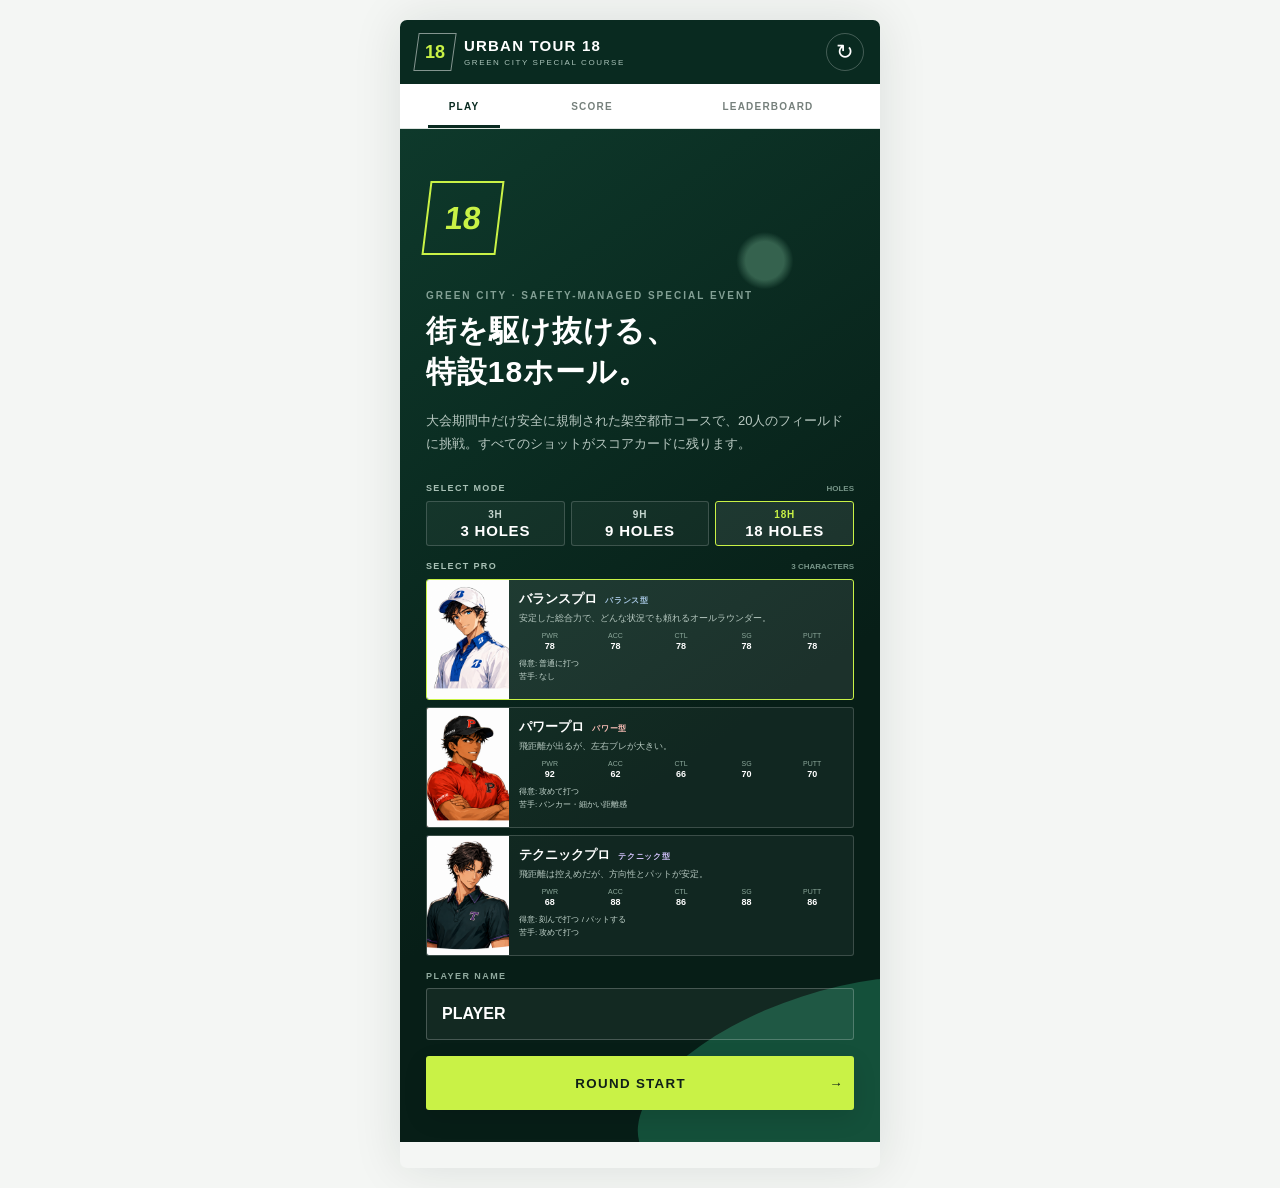
==== index.html @ 11932ebe "Add files via upload" ====
<!doctype html>
<html lang="ja">
<head>
  <meta charset="UTF-8">
  <meta name="viewport" content="width=device-width, initial-scale=1, viewport-fit=cover">
  <meta name="theme-color" content="#092a20">
  <meta name="description" content="架空都市グリーンシティを舞台にした、特設18ホールのゴルフスコアリングゲーム">
  <link rel="manifest" href="manifest.webmanifest">
  <link rel="icon" href="icon.svg" type="image/svg+xml">
  <link rel="apple-touch-icon" href="icon.svg">
  <link rel="stylesheet" href="styles.css">
  <title>URBAN TOUR 18</title>
</head>
<body>
  <div class="app-shell">
    <header class="topbar">
      <div class="brand-mark" aria-hidden="true"><span>18</span></div>
      <div class="brand-copy">
        <strong>URBAN TOUR 18</strong>
        <span>GREEN CITY SPECIAL COURSE</span>
      </div>
      <button class="icon-button" id="newGameButton" aria-label="新しいラウンド">↻</button>
    </header>

    <nav class="tabs" aria-label="画面切り替え">
      <button class="tab active" data-view="play">PLAY</button>
      <button class="tab" data-view="score">SCORE</button>
      <button class="tab" data-view="ranking">LEADERBOARD</button>
    </nav>

    <main>
      <section id="playView" class="view active" aria-label="プレイ画面">
        <div id="startPanel" class="start-panel hidden">
          <div class="hero-emblem">18</div>
          <p class="eyebrow">GREEN CITY · SAFETY-MANAGED SPECIAL EVENT</p>
          <h1>街を駆け抜ける、<br>特設18ホール。</h1>
          <p>大会期間中だけ安全に規制された架空都市コースで、20人のフィールドに挑戦。すべてのショットがスコアカードに残ります。</p>
          <section class="mode-picker" aria-label="プレーモード選択">
            <div class="picker-heading"><span>SELECT MODE</span><small>HOLES</small></div>
            <div class="mode-options" id="modeOptions"></div>
          </section>
          <section class="character-picker" aria-label="プレイヤーキャラクター選択">
            <div class="picker-heading"><span>SELECT PRO</span><small>3 CHARACTERS</small></div>
            <div class="character-options" id="characterOptions"></div>
          </section>
          <label class="name-field">
            <span>PLAYER NAME</span>
            <input id="playerNameInput" maxlength="12" value="PLAYER" autocomplete="off">
          </label>
          <button class="primary-button" id="startButton">ROUND START <span>→</span></button>
        </div>

        <div id="gamePanel" class="game-panel hidden">
          <div class="live-strip">
            <div><span>POS</span><strong id="playerPosition">T1</strong></div>
            <div><span>SCORE</span><strong id="liveScore">E</strong></div>
            <div><span>THRU</span><strong id="thruValue">—</strong></div>
            <div class="live-badge"><i></i> LIVE</div>
          </div>

          <article class="hole-card">
            <div class="hole-heading">
              <div><span>HOLE</span><strong id="holeNumber">1</strong></div>
              <div class="hole-meta"><span id="holePar">PAR 4</span><b id="holeYards">412 YDS</b></div>
              <span class="difficulty" id="difficultyLabel">STANDARD</span>
            </div>
            <div class="course-visual" id="courseVisual">
              <svg class="course-map urban-map" id="courseMap" viewBox="0 0 360 220" preserveAspectRatio="none" aria-label="グリーンシティ特設ホールマップ">
                <rect id="mapBase" width="360" height="220" fill="#1d4a3b"/>
                <g id="urbanRoad" class="urban-road"><path d="M0 172 L360 126"/><path d="M0 179 L360 133"/></g>
                <g id="urbanCrosswalk" class="urban-crosswalk"><path d="M18 158 L66 151 M26 166 L74 159 M34 174 L82 167 M286 124 L334 117 M294 132 L342 125"/></g>
                <g id="urbanBuildings" class="urban-buildings"><rect x="15" y="22" width="56" height="80" rx="3"/><rect x="285" y="12" width="54" height="90" rx="3"/><rect x="302" y="139" width="43" height="47" rx="3"/><path d="M25 40H60 M25 58H60 M25 76H60 M294 31H330 M294 49H330 M294 67H330"/></g>
                <g id="urbanPark" class="urban-park"><path d="M0 22 Q66 10 122 35 L107 92 Q43 77 0 98Z"/><circle cx="44" cy="52" r="12"/><circle cx="76" cy="42" r="10"/><circle cx="92" cy="69" r="13"/></g>
                <g id="urbanRooftop" class="urban-rooftop"><path d="M222 26 L319 42 L300 86 L206 69Z"/><path d="M224 31 L313 45 L296 78 L212 65Z"/></g>
                <g id="urbanRail" class="urban-rail"><path d="M20 114 L338 84 M22 124 L340 94 M42 108 L49 130 M87 104 L94 126 M132 100 L139 122 M177 96 L184 118 M222 92 L229 114"/></g>
                <g id="urbanNeon" class="urban-neon"><rect x="19" y="110" width="57" height="17" rx="2"/><text x="27" y="122">NEON</text><rect x="286" y="104" width="49" height="17" rx="2"/><text x="293" y="116">CITY</text></g>
                <g id="urbanFountain" class="urban-fountain"><circle cx="296" cy="143" r="20"/><path d="M296 155 Q284 142 296 128 Q308 142 296 155 M278 143 H314"/></g>
                <path id="fairwayPath" d="M158 220 C120 170 220 146 176 104 C135 64 192 48 180 20" fill="none" stroke="#72bc70" stroke-width="76" stroke-linecap="round"/>
                <ellipse id="urbanGreen" cx="180" cy="23" rx="49" ry="23" fill="#9bdc72"/>
                <text id="mapGreenLabel" x="151" y="27">EVENT GREEN</text>
                <g id="waterFeature" class="hazard-feature"><path d="M235 78 Q310 62 360 84 L360 137 Q295 118 230 134 Q250 108 235 78"/><text id="waterLabel" x="291" y="108">RIVER</text></g>
                <g id="leftBunker" class="urban-sand"><ellipse cx="131" cy="44" rx="31" ry="11" transform="rotate(-20 131 44)"/><text x="108" y="67">SAND</text></g>
                <g id="rightBunker" class="urban-sand"><ellipse cx="226" cy="39" rx="27" ry="10" transform="rotate(20 226 39)"/><text x="235" y="64">SAND</text></g>
                <g id="obLeft" class="ob-zone"><path d="M14 25V196"/><text id="obLeftLabel" x="20" y="112">OB</text></g>
                <g id="obRight" class="ob-zone"><path d="M346 25V196"/><text id="obRightLabel" x="315" y="112">OB</text></g>
                <g class="tee-mark"><line x1="158" y1="205" x2="202" y2="205"/><circle cx="158" cy="205" r="3"/><circle cx="202" cy="205" r="3"/></g>
                <g class="map-pin"><line x1="180" y1="12" x2="180" y2="39"/><path d="M181 12 L203 20 L181 27Z"/></g>
                <text id="mapDistrict" class="map-district" x="16" y="205">GREEN CITY</text>
                <path id="aimLine" class="aim-line" d=""/>
                <g id="positionMarker" class="position-marker"><circle r="9"/><circle r="3"/></g>
                <path id="shotTrail" class="shot-trail hidden" d=""/>
                <g id="flightBall" class="flight-ball hidden"><circle r="6"/><circle r="2"/></g>
                <g id="cupPulse" class="cup-pulse hidden"><circle r="7"/><circle r="13"/></g>
              </svg>
              <div class="green-view hidden" id="greenView" aria-label="グリーン拡大ビュー">
                <svg class="green-map" viewBox="0 0 360 220" preserveAspectRatio="none">
                  <rect width="360" height="220" fill="#123b2d"/>
                  <ellipse cx="180" cy="120" rx="158" ry="91" fill="#4d9667"/>
                  <ellipse cx="180" cy="120" rx="134" ry="72" fill="#66ad74"/>
                  <path class="green-contour" d="M72 136 Q176 84 287 119 M87 164 Q187 112 271 151 M100 91 Q181 145 258 91"/>
                  <g class="green-slope"><path d="M78 42 L113 58 M113 58 L101 43 M113 58 L93 63"/><text id="greenSlopeText" x="120" y="56">RIGHT 1.8°</text></g>
                  <g class="green-cup"><circle cx="180" cy="82" r="7"/><circle cx="180" cy="82" r="3"/><path d="M181 56 L207 65 L181 73Z"/><line x1="180" y1="57" x2="180" y2="83"/></g>
                  <path id="greenPuttLine" class="green-putt-line" d=""/>
                  <g id="greenBallMarker" class="green-ball-marker"><circle r="9"/><circle r="3"/></g>
                  <path id="greenShotTrail" class="shot-trail green-trail hidden" d=""/>
                  <g id="greenFlightBall" class="flight-ball hidden"><circle r="6"/><circle r="2"/></g>
                  <g id="greenCupPulse" class="cup-pulse hidden"><circle r="7"/><circle r="13"/></g>
                </svg>
                <div class="green-topline"><span>GREEN VIEW</span><strong>HOLE <b id="greenHoleNumber">1</b></strong><strong>STROKES <b id="greenStrokes">2</b></strong></div>
                <div class="cup-distance"><span>CUPまで</span><strong id="greenDistance">4.2m</strong></div>
              </div>
              <div class="wind-pill" id="windPill">WIND 2m/s →</div>
              <div class="distance-pill" id="distancePill">412 YDS</div>
            </div>
            <div class="urban-hole-note"><strong id="holeName">シティパーク・オープナー</strong><p id="holeComment">大会期間中は安全に規制された、架空の特設コースです。</p></div>
            <div class="shot-status">
              <div><span>SHOT</span><strong id="shotNumber">1</strong></div>
              <div><span>LIE</span><strong id="lieValue">TEE</strong></div>
              <div><span>TO PIN</span><strong id="distanceValue">412y</strong></div>
            </div>
          </article>

          <div id="resultBanner" class="result-banner hidden" aria-live="polite">
            <span id="resultIcon">●</span>
            <div><strong id="resultTitle">フェアウェイ</strong><p id="resultText">残り156ヤード</p></div>
          </div>

          <section class="aim-panel" id="aimPanel" aria-label="狙い方向">
            <div class="aim-heading"><span>狙い方向</span><strong id="aimLabel">中央</strong></div>
            <div class="aim-options" id="aimOptions"></div>
          </section>

          <section id="timingPanel" class="timing-panel hidden" aria-label="タイミングショット">
            <div class="timing-topline"><span id="timingShotName">攻める</span><button id="cancelTimingButton">選び直す</button></div>
            <div class="timing-grade" id="timingGrade">CENTERを狙え</div>
            <div class="timing-bar" id="timingBar">
              <div class="timing-zones" id="timingZones"><i></i><i></i><i></i><i></i><i></i><i></i><i></i><i></i><i></i></div>
              <div class="timing-center"></div>
              <div class="timing-cursor" id="timingCursor"></div>
            </div>
            <div class="timing-labels"><span>← LEFT</span><b id="timingCenterLabel">PERFECT ±6%</b><span>RIGHT →</span></div>
            <button class="swing-button" id="swingButton">ショット！</button>
          </section>

          <section class="action-panel">
            <div class="section-title"><span>SELECT SHOT</span><small id="abilityText">POWER 76 · ACCURACY 78</small></div>
            <div class="attack-counter" id="attackCounter">攻め残り <b>6</b> / 6</div>
            <div class="character-status" id="characterStatus">PLAYER · バランスプロ</div>
            <div class="shot-grid" id="shotOptions"></div>
          </section>
        </div>
      </section>

      <section id="resultView" class="view result-view" aria-label="ラウンド結果">
        <div class="result-hero" id="resultHero">
          <p id="resultModeLabel">URBAN TOUR 18 · 18H CITY PLAY</p>
          <span class="result-grade" id="resultGrade">WINNER</span>
          <div class="result-character" id="resultCharacterVisual"></div>
          <h2 id="resultCharacter">バランスプロ</h2>
          <div class="result-main-score"><span id="resultRank">1st</span><strong id="resultToPar">-5</strong></div>
          <div class="result-total-line"><span>TOTAL <b id="resultTotal">67</b></span><span>THRU <b id="resultThru">18</b></span></div>
        </div>
        <section class="result-section">
          <h3>SCORECARD</h3>
          <div class="result-scorecard" id="resultScorecard"></div>
        </section>
        <section class="result-section">
          <h3>TODAY'S STATS</h3>
          <div class="result-stats" id="resultStats"></div>
        </section>
        <section class="result-section shot-story-grid">
          <article class="shot-story best"><span>BEST SHOT</span><h3 id="bestShotTitle">—</h3><p id="bestShotText">—</p></article>
          <article class="shot-story trouble"><span>TROUBLE SHOT</span><h3 id="troubleShotTitle">—</h3><p id="troubleShotText">—</p></article>
        </section>
        <section class="pga-comment" id="pgaComment">PGA君コメント</section>
        <section class="result-section">
          <h3>FINAL RANKING <small>GREEN CITY SPECIAL COURSE</small></h3>
          <div class="result-ranking-head"><span>POS</span><span>PLAYER</span><span>SCORE</span><span>TOTAL</span></div>
          <div class="result-ranking" id="resultRanking"></div>
        </section>
        <div class="result-actions">
          <button class="primary-button" id="playAgainButton">もう一度プレー</button>
          <button class="secondary-button" id="changeCharacterButton">キャラを変えて再挑戦</button>
          <button class="secondary-button" id="modeSelectButton">モード選択へ戻る</button>
          <button class="secondary-button" id="resultRankingButton">ランキングを見る</button>
        </div>
      </section>

      <section id="scoreView" class="view" aria-label="スコアカード">
        <div class="page-heading"><p>SCORECARD</p><h2 id="scorecardName">PLAYER</h2></div>
        <div class="summary-grid">
          <div><span>OUT</span><strong id="outScore">—</strong></div>
          <div><span>IN</span><strong id="inScore">—</strong></div>
          <div><span>TOTAL</span><strong id="totalScore">—</strong></div>
          <div><span>± PAR</span><strong id="scoreToPar">E</strong></div>
        </div>
        <div class="scorecard-wrap"><table class="scorecard" id="scorecardTable"></table></div>
        <div class="legend"><span><i class="under-dot"></i> UNDER</span><span><i class="even-dot"></i> EVEN</span><span><i class="over-dot"></i> OVER</span></div>
      </section>

      <section id="rankingView" class="view" aria-label="ランキング">
        <div class="page-heading leaderboard-heading"><div><p>URBAN TOUR 18 · GREEN CITY SPECIAL COURSE</p><h2>LEADERBOARD</h2></div><span><i></i> LIVE</span></div>
        <div class="ranking-subhead"><span>POS</span><span>PLAYER</span><span>THRU</span><span>TOTAL</span></div>
        <div id="rankingList" class="ranking-list"></div>
      </section>
    </main>
  </div>

  <div class="modal-backdrop hidden" id="modalBackdrop">
    <div class="modal" role="dialog" aria-modal="true" aria-labelledby="modalTitle">
      <div class="modal-trophy">◆</div>
      <p>FINAL RESULT</p><h2 id="modalTitle">ROUND COMPLETE</h2>
      <strong id="finalPosition">1st</strong><span id="finalScore">-8</span>
      <button class="primary-button" id="viewRankingButton">VIEW LEADERBOARD</button>
      <button class="text-button" id="closeModalButton">スコアカードを見る</button>
    </div>
  </div>
  <div class="character-action-overlay hidden" id="characterActionOverlay" aria-live="polite" aria-atomic="true">
    <div class="character-action-panel" id="characterActionPanel" data-character="balance" data-grade="NORMAL" data-putt="false">
      <div class="character-action-effect" id="characterActionEffect"></div>
      <div class="character-action-image" id="characterActionImage"></div>
      <div class="character-action-copy">
        <strong id="characterActionLabel">GOOD SHOT</strong>
        <span id="characterActionSubLabel">バランスプロ · 通常ショット</span>
      </div>
    </div>
  </div>
  <script src="app.js"></script>
</body>
</html>
---- styles.css ----
:root{--ink:#101714;--muted:#66716d;--line:#dce3df;--paper:#f4f6f4;--white:#fff;--green:#092a20;--green-2:#124c39;--lime:#c9f246;--under:#d61f2c;--over:#1265b0;--even:#171b19;--safe-top:env(safe-area-inset-top,0px);--safe-bottom:env(safe-area-inset-bottom,0px)}
*{box-sizing:border-box}html{background:#dfe5e1}body{margin:0;font-family:Inter,"Helvetica Neue",Arial,"Noto Sans JP",sans-serif;color:var(--ink);background:var(--paper);-webkit-tap-highlight-color:transparent}.app-shell{width:min(100%,480px);min-height:100dvh;margin:auto;background:var(--paper);box-shadow:0 0 50px #10271d1c;padding-bottom:calc(26px + var(--safe-bottom))}.topbar{height:calc(64px + var(--safe-top));padding:calc(10px + var(--safe-top)) 16px 10px;display:flex;align-items:center;background:var(--green);color:white}.brand-mark{width:38px;height:38px;border:1.5px solid #ffffff80;display:grid;place-items:center;transform:skew(-8deg);margin-right:10px}.brand-mark span{font-size:18px;font-weight:900;transform:skew(8deg);color:var(--lime)}.brand-copy{display:flex;flex-direction:column;line-height:1}.brand-copy strong{font-size:15px;letter-spacing:.08em}.brand-copy span{font-size:8px;color:#aac3b9;letter-spacing:.2em;margin-top:6px}.icon-button{margin-left:auto;border:1px solid #ffffff3d;background:transparent;color:white;border-radius:50%;width:38px;height:38px;font-size:21px}.tabs{height:45px;display:grid;grid-template-columns:.8fr .8fr 1.4fr;background:white;border-bottom:1px solid var(--line);position:sticky;top:0;z-index:20}.tab{border:0;background:white;color:#76807c;font-size:10px;font-weight:800;letter-spacing:.12em;position:relative}.tab.active{color:var(--green)}.tab.active:after{content:"";position:absolute;left:22%;right:22%;bottom:0;height:3px;background:var(--green)}.view{display:none}.view.active{display:block}.hidden{display:none!important}.start-panel{min-height:calc(100dvh - 109px - var(--safe-top));padding:52px 26px 32px;background:radial-gradient(circle at 76% 13%,#35624e 0 2%,transparent 3%),linear-gradient(145deg,#0e392b,#071e17 62%);color:white;position:relative;overflow:hidden}.start-panel:after{content:"";position:absolute;width:400px;height:180px;border-radius:50%;background:#14503a;right:-150px;bottom:-30px;transform:rotate(-18deg)}.hero-emblem{width:74px;height:74px;border:2px solid var(--lime);display:grid;place-items:center;font-size:32px;font-weight:900;color:var(--lime);transform:skew(-7deg);margin-bottom:35px}.eyebrow,.page-heading p{font-size:10px;letter-spacing:.2em;font-weight:800;color:#83a095;margin:0 0 10px}.start-panel h1{font-size:30px;line-height:1.36;letter-spacing:.03em;margin:0 0 16px}.start-panel>p:not(.eyebrow){font-size:13px;line-height:1.8;color:#b9c9c2;margin-bottom:28px}.name-field{display:block;margin-bottom:16px;position:relative;z-index:1}.name-field span{display:block;font-size:9px;font-weight:800;letter-spacing:.16em;color:#91aa9f;margin-bottom:7px}.name-field input{width:100%;height:52px;background:#ffffff0d;border:1px solid #ffffff38;border-radius:3px;color:white;padding:0 15px;font-size:16px;font-weight:700;outline:none}.name-field input:focus{border-color:var(--lime)}.primary-button{width:100%;height:54px;border:0;border-radius:3px;background:var(--lime);color:#102018;font-weight:900;letter-spacing:.1em;box-shadow:0 8px 25px #0000001c;position:relative;z-index:1}.primary-button span{float:right;margin-right:4px}.live-strip{display:grid;grid-template-columns:repeat(3,1fr) 1.1fr;background:white;border-bottom:1px solid var(--line);height:59px;padding:8px 14px}.live-strip>div{display:flex;flex-direction:column;justify-content:center;border-right:1px solid var(--line);padding-left:10px}.live-strip>div:first-child{padding-left:0}.live-strip span,.shot-status span{font-size:8px;color:#82908a;font-weight:800;letter-spacing:.1em}.live-strip strong{font-size:18px;line-height:1.2}.live-strip .live-badge{border:0;flex-direction:row;align-items:center;gap:6px;font-size:10px;font-weight:900;letter-spacing:.1em;color:#b31f2a}.live-badge i,.leaderboard-heading i{width:6px;height:6px;border-radius:50%;background:#d4232e;box-shadow:0 0 0 4px #d4232e18}.score-under{color:var(--under)!important}.score-over{color:var(--over)!important}.score-even{color:var(--even)!important}.hole-card{background:white}.hole-heading{height:69px;display:flex;align-items:center;padding:10px 16px;gap:10px}.hole-heading>div:first-child{display:flex;align-items:baseline;gap:5px}.hole-heading>div:first-child span{font-size:9px;font-weight:900;letter-spacing:.1em}.hole-heading>div:first-child strong{font-size:36px;line-height:1}.hole-meta{display:flex;flex-direction:column;padding-left:11px;border-left:1px solid var(--line)}.hole-meta span{font-size:10px;font-weight:900}.hole-meta b{font-size:9px;color:#77817d;margin-top:4px}.difficulty{margin-left:auto;font-size:8px;font-weight:900;letter-spacing:.08em;padding:6px 8px;border-radius:2px;background:#e6eee9;color:#315745}.course-visual{height:180px;position:relative;overflow:hidden;background:linear-gradient(#12382d 0 35%,#27684a 36% 100%)}.sky-glow{position:absolute;inset:-60px 0 auto;width:100%;height:130px;background:radial-gradient(ellipse,#69907b66,transparent 68%)}.green-shape{position:absolute;width:78%;height:190%;background:linear-gradient(100deg,#539767,#69ad79);border-radius:50%;left:11%;top:17%;transform:perspective(230px) rotateX(61deg)}.green-shape:after{content:"";position:absolute;inset:24% 16%;border-radius:50%;background:#73ba7c}.bunker{position:absolute;background:#dbc995;border-radius:50%;box-shadow:inset 0 3px 8px #9e8759}.bunker-a{width:72px;height:23px;left:16%;top:102px;transform:rotate(-20deg)}.bunker-b{width:55px;height:18px;right:18%;top:77px;transform:rotate(18deg)}.pin{position:absolute;left:65%;top:45px;width:2px;height:55px;background:#f6f6f0}.pin i{position:absolute;width:24px;height:14px;background:var(--lime);left:2px;clip-path:polygon(0 0,100% 50%,0 100%)}.ball{position:absolute;width:10px;height:10px;background:white;border-radius:50%;left:28%;bottom:20px;box-shadow:0 2px 7px #000;transition:.4s ease}.distance-pill{position:absolute;left:16px;bottom:13px;background:#061b15dc;color:white;border-radius:14px;padding:6px 10px;font-size:9px;font-weight:800;letter-spacing:.06em}.shot-status{height:57px;display:grid;grid-template-columns:.7fr 1fr 1fr;border-bottom:1px solid var(--line);padding:8px 16px}.shot-status div{display:flex;flex-direction:column;border-right:1px solid var(--line);padding-left:14px}.shot-status div:first-child{padding-left:0}.shot-status div:last-child{border:0}.shot-status strong{font-size:13px;margin-top:4px}.action-panel{padding:16px}.section-title{display:flex;justify-content:space-between;align-items:center;margin-bottom:10px}.section-title span{font-size:10px;font-weight:900;letter-spacing:.16em}.section-title small{font-size:8px;color:#809087;font-weight:700}.shot-grid{display:grid;grid-template-columns:1fr 1fr;gap:8px}.shot-button{min-height:66px;background:white;border:1px solid #dbe2de;border-radius:4px;text-align:left;padding:11px 12px;color:var(--ink);box-shadow:0 2px 5px #16251e08}.shot-button:active{transform:scale(.98);background:#edf3ef}.shot-button strong{display:block;font-size:13px;margin-bottom:5px}.shot-button span{font-size:9px;color:#75827c;line-height:1.4}.shot-button.recommended{border-color:#5d8b74;box-shadow:inset 3px 0 var(--green)}.shot-button.recommended:after{content:"BEST";float:right;margin-top:-28px;font-size:7px;font-weight:900;color:#2e6b4e}.result-banner{margin:12px 16px 0;background:var(--green);color:white;padding:12px 14px;display:flex;align-items:center;gap:12px;border-radius:3px;animation:slidein .22s ease}.result-banner>span{width:30px;height:30px;border:1px solid #ffffff4d;border-radius:50%;display:grid;place-items:center;color:var(--lime)}.result-banner strong{font-size:13px}.result-banner p{margin:3px 0 0;color:#a9bfb5;font-size:10px}@keyframes slidein{from{opacity:0;transform:translateY(-5px)}}.page-heading{padding:28px 17px 18px;background:white}.page-heading h2{font-size:22px;margin:0;letter-spacing:.04em}.summary-grid{display:grid;grid-template-columns:repeat(4,1fr);background:var(--green);color:white;padding:13px 10px}.summary-grid div{text-align:center;border-right:1px solid #ffffff24}.summary-grid div:last-child{border:0}.summary-grid span{display:block;color:#8ba79b;font-size:8px;font-weight:800;letter-spacing:.1em;margin-bottom:5px}.summary-grid strong{font-size:17px}.scorecard-wrap{overflow-x:auto;background:white;padding-bottom:10px}.scorecard{border-collapse:collapse;min-width:100%;font-size:11px}.scorecard th,.scorecard td{height:35px;min-width:34px;text-align:center;border-bottom:1px solid #e3e7e4}.scorecard th:first-child,.scorecard td:first-child{position:sticky;left:0;min-width:56px;background:white;z-index:2;text-align:left;padding-left:12px;font-size:8px;letter-spacing:.08em;color:#77827d}.scorecard thead th{background:#eaf0ec;color:#405048;font-size:9px}.scorecard thead th:first-child{background:#eaf0ec}.scorecard .nine-total{background:#dce6e0;font-weight:900}.score-cell span{display:inline-grid;place-items:center;width:25px;height:25px;font-weight:900}.score-cell .under{color:white;background:var(--under);border-radius:50%}.score-cell .over{color:white;background:var(--over);border-radius:2px}.score-cell .even{color:var(--even)}.legend{padding:16px;display:flex;gap:20px;font-size:8px;color:#77817c;font-weight:800}.legend span{display:flex;align-items:center;gap:5px}.legend i{width:8px;height:8px;display:inline-block}.under-dot{background:var(--under);border-radius:50%}.over-dot{background:var(--over)}.even-dot{background:var(--even);border-radius:50%}.leaderboard-heading{display:flex;justify-content:space-between;align-items:center}.leaderboard-heading>span{display:flex;align-items:center;gap:7px;color:#ba1f2a;font-size:9px;font-weight:900;letter-spacing:.12em}.ranking-subhead,.ranking-row{display:grid;grid-template-columns:44px 1fr 48px 55px;align-items:center}.ranking-subhead{height:30px;padding:0 13px;background:#e4eae6;color:#78837e;font-size:8px;font-weight:900;letter-spacing:.08em}.ranking-subhead span:nth-last-child(-n+2){text-align:center}.ranking-list{background:white}.ranking-row{min-height:51px;padding:5px 13px;border-bottom:1px solid #e4e8e5}.ranking-row.player{background:#e9f0ec;border-left:4px solid var(--green);padding-left:9px}.rank-pos{font-size:12px;font-weight:900}.rank-name{font-size:12px;font-weight:800}.rank-name small{display:block;font-size:8px;color:#8a948f;margin-top:3px;font-weight:600}.rank-thru{text-align:center;font-size:10px;color:#68736e}.rank-total{text-align:center;font-size:15px;font-weight:900}.modal-backdrop{position:fixed;inset:0;background:#061b15dc;z-index:50;display:grid;place-items:center;padding:22px}.modal{width:min(100%,390px);background:white;text-align:center;padding:28px 22px;border-radius:5px}.modal-trophy{margin:auto auto 16px;width:50px;height:50px;border:2px solid var(--green);display:grid;place-items:center;color:var(--green);font-size:21px;transform:rotate(45deg)}.modal-trophy+ p{color:#7e8984;font-size:9px;letter-spacing:.18em;font-weight:900}.modal h2{font-size:20px;margin:0 0 15px}.modal>strong{display:block;font-size:42px}.modal>span{display:block;font-size:21px;font-weight:900;margin:5px 0 20px}.text-button{border:0;background:transparent;margin-top:12px;color:#53625a;font-size:11px;text-decoration:underline}.toast{position:fixed;left:50%;bottom:calc(20px + var(--safe-bottom));transform:translateX(-50%);background:#101713;color:white;padding:11px 18px;border-radius:3px;font-size:11px;z-index:100;white-space:nowrap}
@media(min-width:481px){body{padding:20px 0}.app-shell{min-height:calc(100dvh - 40px);border-radius:7px;overflow:hidden}.tabs{top:20px}}
@media(max-width:350px){.shot-button{padding:9px}.hole-heading{padding-left:11px}.live-strip{padding-left:9px;padding-right:9px}}

/* Course map */
.result-section h3 small{display:block;margin-top:4px;color:#6d9984;font-size:8px;letter-spacing:.12em}
.urban-hole-note{padding:9px 16px 10px;background:#f8fbf9;border-bottom:1px solid var(--line);border-left:4px solid #55a879}.urban-hole-note strong{display:block;color:#1c513d;font-size:11px;font-weight:900;letter-spacing:.04em}.urban-hole-note p{margin:4px 0 0;color:#62756c;font-size:9px;line-height:1.45}.urban-map .urban-road path{fill:none;stroke:#2d3538;stroke-width:19}.urban-map .urban-road path:last-child{stroke:#566064;stroke-width:2;stroke-dasharray:7 7}.urban-map .urban-crosswalk path{stroke:#f3f5eb;stroke-width:4}.urban-map .urban-buildings rect{fill:#65747c;stroke:#aab7bd;stroke-width:1}.urban-map .urban-buildings path{stroke:#a8d1e0;stroke-width:2;opacity:.75}.urban-map .urban-park path{fill:#347b50;opacity:.9}.urban-map .urban-park circle{fill:#1f5a3b;stroke:#6fb67b;stroke-width:1}.urban-map .urban-rooftop path:first-child{fill:#58656c}.urban-map .urban-rooftop path:last-child{fill:#77ae73;stroke:#d4e8d1;stroke-width:1}.urban-map .urban-rail path{stroke:#d2d5d4;stroke-width:3}.urban-map .urban-rail path:nth-child(-n+2){stroke:#333d42;stroke-width:7}.urban-map .urban-neon rect{fill:#522c69;stroke:#e982d2;stroke-width:1.2}.urban-map .urban-neon text{fill:#ffb8e8;font-size:7px}.urban-map .urban-fountain circle{fill:#347fa9;stroke:#a3e5ff;stroke-width:2}.urban-map .urban-fountain path{fill:none;stroke:#d9f8ff;stroke-width:1.5}.urban-map .urban-sand ellipse{fill:#cda461;stroke:#f0d49b;stroke-width:1}.urban-map .urban-sand text{fill:#f6dca5;font-size:7px}.urban-map .hazard-feature path{fill:#2f8fbd;stroke:#9fe8ff;stroke-width:1}.urban-map .map-district{fill:#fff;font-size:8px;letter-spacing:.16em;text-shadow:0 1px 2px #001}.course-visual[data-tone="sunset"] #mapBase{fill:#6a533f}.course-visual[data-tone="sunset"] .urban-map .urban-road path{stroke:#41464a}.course-visual[data-tone="night"] #mapBase{fill:#152d42}.course-visual[data-tone="night"] .urban-map .urban-buildings rect{fill:#3e5366}.course-visual[data-tone="night"] .urban-map .urban-neon{filter:drop-shadow(0 0 4px #e66dd0)}.course-visual[data-tone="night"] .urban-map .urban-road path{stroke:#252a37}.course-visual[data-tone="night"] .urban-map #fairwayPath{stroke:#579f70}.course-visual[data-tone="night"] .urban-map #urbanGreen{fill:#8bcf70}
.course-map{position:absolute;inset:0;width:100%;height:100%}.course-map text{font-family:Arial,sans-serif;font-size:8px;font-weight:900;fill:#ffffffb8;letter-spacing:.08em}.hazard-feature text{fill:#c9eff7}.ob-zone path{stroke:#f3b6b6;stroke-width:2;stroke-dasharray:6 5}.ob-zone text{fill:#ffb5b5;font-size:10px}.tee-mark line,.tee-mark circle{stroke:#fff;fill:#fff;stroke-width:2}.map-pin line{stroke:#fff;stroke-width:2}.map-pin path{fill:var(--lime)}.position-marker{transition:transform .5s cubic-bezier(.2,.8,.2,1)}.position-marker circle:first-child{fill:#fff;stroke:#092a20;stroke-width:3;filter:drop-shadow(0 2px 3px #0008)}.position-marker circle:last-child{fill:#d61f2c}.wind-pill{position:absolute;right:14px;top:12px;background:#061b15dc;color:#fff;padding:6px 9px;border-radius:14px;font-size:8px;font-weight:900;letter-spacing:.06em}
.shot-trail{fill:none;stroke:#ffffffcc;stroke-width:2.5;stroke-linecap:round;filter:drop-shadow(0 1px 2px #00150f)}.flight-ball circle:first-child{fill:#fff;stroke:#092a20;stroke-width:1.4;filter:drop-shadow(0 2px 2px #0009)}.flight-ball circle:last-child{fill:#c9f246}.cup-pulse circle{fill:none;stroke:#c9f246;stroke-width:1.5;transform-origin:center;animation:cup-ring .42s ease-out 2}.cup-pulse circle:last-child{animation-delay:.12s}@keyframes cup-ring{from{opacity:1;transform:scale(.35)}to{opacity:0;transform:scale(1.75)}}

/* Timing swing */
.timing-panel{margin:14px 16px 8px;padding:15px 14px 14px;background:#092a20;color:#fff;border-radius:5px;box-shadow:0 10px 25px #092a2030;animation:slidein .2s ease}.timing-topline{display:flex;align-items:center;justify-content:space-between}.timing-topline>span{font-size:12px;font-weight:900}.timing-topline button{border:0;background:transparent;color:#a9bfb5;text-decoration:underline;font-size:10px;padding:6px}.timing-grade{text-align:center;height:27px;margin-top:5px;color:#c8d7d0;font-size:12px;font-weight:900;letter-spacing:.12em}.grade-perfect{color:var(--lime);font-size:15px}.grade-good{color:#fff}.grade-normal{color:#d3dbd7}.grade-miss{color:#ffcb56}.grade-bad{color:#ff7580}.timing-bar{height:58px;border:3px solid #fff;background:#163b2f;position:relative;overflow:hidden;border-radius:4px}.timing-zones{position:absolute;inset:0;display:flex}.timing-zones i:nth-child(1),.timing-zones i:nth-child(5){width:27%;background:#b4232d}.timing-zones i:nth-child(2),.timing-zones i:nth-child(4){width:19.25%;background:#d6a72c}.timing-zones i:nth-child(3){width:7.5%;background:#b9e845}.timing-zones i{opacity:.8;border-right:1px solid #ffffff3b}.timing-center{position:absolute;left:50%;top:0;bottom:0;width:2px;background:#fff;box-shadow:0 0 8px white}.timing-cursor{position:absolute;left:0;top:-2px;bottom:-2px;width:7px;margin-left:-3.5px;background:#fff;border-radius:2px;box-shadow:0 0 0 2px #092a20,0 0 12px #fff;will-change:left}.timing-labels{display:flex;justify-content:space-between;margin:7px 2px 11px;font-size:8px;font-weight:800;color:#9bb1a7}.timing-labels b{color:var(--lime);font-size:8px}.swing-button{display:block;width:100%;height:58px;border:0;border-radius:4px;background:var(--lime);color:#092a20;font-size:18px;font-weight:900;letter-spacing:.12em;box-shadow:0 6px 0 #7f9d23}.swing-button:active{transform:translateY(4px);box-shadow:0 2px 0 #7f9d23}.swing-button:disabled{filter:grayscale(.6);opacity:.7}

/* Phase G-2.2: the nine visual bands are set from the same profile used for grading. */
.timing-zones i{width:auto!important;min-width:0;transition:flex-basis .18s ease}.timing-zones i.zone-bad{background:#b4232d!important}.timing-zones i.zone-miss{background:#df8f2c!important}.timing-zones i.zone-normal{background:#e7cc53!important}.timing-zones i.zone-good{background:#82bd55!important}.timing-zones i.zone-perfect{background:#c9f246!important}.timing-bar[data-profile="attack"]{border-color:#ffcb56}.timing-bar[data-profile="layup"]{border-color:#9edb8d}.timing-bar[data-profile^="putt"]{border-color:#d4eade}.timing-bar[data-profile="putt-short"] .zone-perfect,.timing-bar[data-profile="putt-short"] .zone-good{filter:brightness(1.15)}

/* Phase G-2.4: putting is played on an enlarged green. */
.green-view{position:absolute;inset:0;overflow:hidden}.green-map{position:absolute;inset:0;width:100%;height:100%}.green-contour{fill:none;stroke:#b7e09855;stroke-width:1.4}.green-slope path{stroke:#d7eecc;stroke-width:2;fill:none}.green-slope text{fill:#eaf8e6;font-size:8px;font-weight:900;letter-spacing:.08em}.green-cup circle:first-child{fill:#153c2e;stroke:#d4efc6;stroke-width:1.5}.green-cup circle:nth-child(2){fill:#061b15}.green-cup path{fill:var(--lime)}.green-cup line{stroke:#eaf9e8;stroke-width:1.5}.green-putt-line{fill:none;stroke:#ffffff9c;stroke-width:1.5;stroke-dasharray:4 4}.green-ball-marker{transition:transform .35s ease}.green-ball-marker circle:first-child{fill:#fff;stroke:#092a20;stroke-width:3;filter:drop-shadow(0 2px 3px #0008)}.green-ball-marker circle:last-child{fill:#d61f2c}.green-topline{position:absolute;left:12px;right:12px;top:11px;display:flex;gap:10px;align-items:center;color:#eef9ea;font-size:8px;font-weight:900;letter-spacing:.1em}.green-topline>span{margin-right:auto;color:var(--lime)}.green-topline b{font-size:11px;margin-left:3px}.cup-distance{position:absolute;left:50%;bottom:13px;transform:translateX(-50%);min-width:136px;text-align:center;padding:7px 13px;border-radius:3px;background:#061b15dc;color:#fff}.cup-distance span{display:block;font-size:8px;letter-spacing:.12em;color:#b7d2c3;font-weight:800}.cup-distance strong{display:block;font-size:23px;line-height:1.1;color:var(--lime);margin-top:2px}.course-visual:has(.green-view:not(.hidden)) .wind-pill,.course-visual:has(.green-view:not(.hidden)) .distance-pill{display:none}.attack-counter{display:inline-flex;align-items:baseline;gap:3px;margin:0 0 9px;padding:5px 8px;border-radius:2px;background:#e6eee9;color:#3c5d4d;font-size:9px;font-weight:800;letter-spacing:.04em}.attack-counter b{font-size:13px;color:var(--green)}.shot-button.unavailable{background:#e9edeb;border-color:#d6dcda;color:#8b9691;box-shadow:none;opacity:.9}.shot-button.unavailable span{color:#8b9691}.shot-button.unavailable:active{transform:none;background:#e9edeb}
.course-visual.green-active .wind-pill,.course-visual.green-active .distance-pill{display:none}

/* Phase G-3: character selection and player-directed aim. */
.picker-heading{display:flex;justify-content:space-between;align-items:center;margin:0 0 8px}.picker-heading span{font-size:9px;font-weight:900;letter-spacing:.15em;color:#a8c0b5}.picker-heading small{font-size:8px;font-weight:800;color:#779588}.character-options{display:grid;gap:7px;margin:0 0 15px}.character-option{width:100%;padding:10px 11px;border:1px solid #ffffff2d;background:#ffffff0b;color:#fff;border-radius:3px;text-align:left}.character-option.selected{border-color:var(--lime);box-shadow:inset 3px 0 var(--lime);background:#ffffff16}.character-option header{display:flex;align-items:baseline;gap:8px}.character-option strong{font-size:13px}.character-option header span{font-size:8px;color:var(--lime);font-weight:900;letter-spacing:.1em}.character-option p{margin:4px 0 7px;font-size:9px;color:#b7c9c1;line-height:1.4}.character-stats{display:grid;grid-template-columns:repeat(5,1fr);gap:4px}.character-stats span{font-size:7px;color:#8ba79a;text-align:center}.character-stats b{display:block;font-size:9px;color:#fff;margin-top:2px}.aim-panel{margin:13px 16px 2px;padding:10px 11px;background:#fff;border:1px solid #dbe3df;border-radius:4px}.aim-heading{display:flex;justify-content:space-between;margin-bottom:8px;font-size:9px;font-weight:900;letter-spacing:.1em}.aim-heading strong{color:#1e6a49}.aim-options{display:grid;grid-template-columns:repeat(5,1fr);gap:5px}.aim-button{height:36px;border:1px solid #d9e1dd;border-radius:3px;background:#f6f8f6;color:#62716a;font-size:9px;font-weight:800}.aim-button.selected{background:var(--green);border-color:var(--green);color:#fff;box-shadow:0 2px 5px #092a2026}.character-status{display:inline-flex;margin:0 0 9px;padding:5px 8px;background:#f0f4f1;color:#315745;border-radius:2px;font-size:9px;font-weight:800}.aim-line{fill:none;stroke:#c9f246;stroke-width:2;stroke-linecap:round;stroke-dasharray:4 3;filter:drop-shadow(0 1px 2px #061b15)}

/* Phase G-3.2: compact, phone-first round result. */
.mode-options{display:grid;grid-template-columns:repeat(3,1fr);gap:6px;margin:0 0 15px}.mode-option{height:45px;border:1px solid #ffffff2d;background:#ffffff0b;border-radius:3px;color:#c5d6cf;font-size:10px;font-weight:900;letter-spacing:.08em}.mode-option b{display:block;font-size:15px;color:#fff;margin-top:2px}.mode-option.selected{border-color:var(--lime);background:#ffffff16;color:var(--lime)}.result-view{padding-bottom:28px;background:#eef2ef}.result-hero{padding:30px 20px 22px;background:linear-gradient(145deg,#0a3024,#144c39);color:white;text-align:center}.result-hero p{margin:0;color:#9ebbb0;font-size:9px;font-weight:900;letter-spacing:.18em}.result-grade{display:inline-block;margin:11px 0 4px;padding:5px 8px;background:#c9f246;color:#113023;font-size:8px;font-weight:900;letter-spacing:.12em}.result-hero h2{margin:4px 0 12px;font-size:15px}.result-main-score{display:flex;justify-content:center;align-items:baseline;gap:18px}.result-main-score span{font-size:27px;font-weight:900}.result-main-score strong{font-size:52px;line-height:1}.result-total-line{display:flex;justify-content:center;gap:22px;margin-top:10px;color:#b7c9c2;font-size:9px;font-weight:800;letter-spacing:.08em}.result-total-line b{margin-left:4px;color:white;font-size:14px}.result-section{margin:12px 12px 0;padding:14px 12px;background:#fff;border:1px solid #dfe5e1;border-radius:4px}.result-section>h3{margin:0 0 11px;color:#607169;font-size:10px;letter-spacing:.14em}.result-scorecard{overflow-x:auto}.result-score-table{border-collapse:collapse;width:100%;font-size:10px}.result-score-table th,.result-score-table td{min-width:28px;height:29px;text-align:center;border-bottom:1px solid #e5ebe7}.result-score-table th:first-child,.result-score-table td:first-child{text-align:left;min-width:38px;color:#718078;font-size:8px}.result-score-table .total-cell{font-weight:900;background:#ecf1ee}.result-stats{display:grid;grid-template-columns:repeat(3,1fr);gap:6px}.stat-card{padding:8px 5px;background:#f3f6f4;border-radius:3px;text-align:center}.stat-card span{display:block;color:#718078;font-size:7px;font-weight:800}.stat-card b{display:block;margin-top:4px;font-size:15px}.shot-story-grid{display:grid;grid-template-columns:1fr 1fr;gap:8px;background:transparent;border:0;padding:0}.shot-story{min-height:139px;padding:13px 11px;border-radius:4px}.shot-story.best{background:#103d2e;color:white}.shot-story.trouble{background:#fff;border:1px solid #dfe5e1}.shot-story>span{font-size:8px;font-weight:900;letter-spacing:.12em;color:#9fbcaf}.shot-story.trouble>span{color:#a45454}.shot-story h3{margin:11px 0 7px;font-size:13px}.shot-story p{margin:0;font-size:10px;line-height:1.55}.pga-comment{margin:12px;padding:14px;border-left:4px solid var(--lime);background:#e0ece4;color:#28543f;font-size:12px;line-height:1.55;font-weight:800}.result-ranking-head,.result-ranking-row{display:grid;grid-template-columns:36px 1fr 52px 46px;align-items:center}.result-ranking-head{height:23px;color:#79857f;font-size:8px;font-weight:900}.result-ranking-head span:nth-last-child(-n+2),.result-ranking-row .result-rank-score,.result-ranking-row .result-rank-total{text-align:center}.result-ranking-row{min-height:39px;border-top:1px solid #e7ece8;font-size:10px}.result-ranking-row.player{margin:0 -6px;padding:0 6px;background:#e4efe8;border-left:3px solid var(--green);font-weight:900}.result-rank-name small{display:block;color:#86928c;font-size:7px;margin-top:2px}.result-actions{display:grid;gap:8px;margin:15px 12px}.secondary-button{height:47px;border:1px solid #cbd5cf;border-radius:3px;background:#fff;color:#224c38;font-size:11px;font-weight:900}
.result-card-total{justify-content:flex-end;margin:9px 0 0;color:#65736b}.result-card-total b{color:var(--ink)}.result-card-total b.score-under{color:var(--under)}.result-card-total b.score-over{color:var(--over)}.result-card-total b.score-even{color:var(--even)}

/* Phase G-3.3: swappable character image slots with graceful initial fallback. */
.character-image{position:relative;display:grid;place-items:center;overflow:hidden;background:linear-gradient(145deg,#547a92,#1d3b50);color:#fff;isolation:isolate}.character-image.accent-red{background:linear-gradient(145deg,#b85454,#56202a)}.character-image.accent-violet{background:linear-gradient(145deg,#7061a1,#294c45)}.character-image__fallback{font-size:1em;font-weight:900;line-height:1;z-index:0}.character-image img{position:absolute;inset:0;width:100%;height:100%;z-index:1;object-fit:cover;object-position:center}.character-image img.is-missing{display:none}.character-card{display:grid;grid-template-columns:82px 1fr;gap:10px;align-items:stretch;min-height:119px;padding:0;overflow:hidden}.character-card__bust{width:82px;min-height:119px;border-radius:0;font-size:32px}.character-card__bust img{object-position:center top}.character-card__content{padding:10px 10px 9px 0}.character-card__content header span{color:#a8c8e4}.character-card.accent-red .character-card__content header span{color:#ffc1ba}.character-card.accent-violet .character-card__content header span{color:#d6c5ff}.character-traits{display:grid;gap:2px;margin-top:7px;font-size:8px;color:#c5d7cf}.player-status__icon{width:30px;height:30px;border-radius:50%;flex:0 0 auto;font-size:14px}.character-status{align-items:center;gap:7px}.character-status span{line-height:1.25}.character-status b{display:block;color:#143d2c;font-size:10px}.character-status small{display:block;margin-top:2px;color:#65786e;font-size:8px}.shot-button.specialty{border-color:#719c85;background:#f1f7f1;box-shadow:inset 3px 0 #4b8a65}.shot-button.specialty strong em{display:inline-block;margin-left:4px;padding:2px 4px;border-radius:2px;background:#d7f17d;color:#244a36;font-size:7px;font-style:normal;vertical-align:1px}.rank-name-player{display:flex;align-items:center;gap:6px}.rank-name-player>span{min-width:0}.ranking-player-icon{width:24px;height:24px;border-radius:50%;flex:0 0 auto;font-size:10px}.result-character{width:84px;height:84px;margin:4px auto 7px;border-radius:50%;overflow:hidden;border:2px solid #c9f246;box-shadow:0 5px 16px #0005}.result-character__image{width:100%;height:100%;border-radius:50%;font-size:30px}.result-character__image img{object-position:center top}

/* Phase G-3.4: independent, lightweight 2D character shot animation. */
/* Phase G-3.5: sprite frames replace the CSS-only swing whenever every frame is ready. */
.character-action-overlay .character-action-panel[data-sprite="true"] .character-action-image{animation:none;transform:translateX(-50%)}
.character-action-overlay .character-action-panel[data-sprite="true"] .character-action-image .character-image{background:transparent}
.character-action-overlay .character-action-panel[data-sprite="true"] .character-sprite-frame{transition:opacity 45ms linear}
.character-action-overlay .character-action-panel[data-sprite="true"][data-grade="MISS"] .character-action-image{animation:sprite-miss .3s ease-in-out .36s both}
.character-action-overlay .character-action-panel[data-sprite="true"][data-grade="BAD"] .character-action-image{animation:sprite-bad .36s ease-in-out .34s both}
@keyframes sprite-miss{0%{transform:translateX(-50%)}45%{transform:translateX(-56%) rotate(-3deg)}100%{transform:translateX(-53%) rotate(2deg)}}
@keyframes sprite-bad{0%{transform:translateX(-50%)}38%{transform:translateX(-64%) rotate(-7deg)}72%{transform:translateX(-42%) rotate(5deg)}100%{transform:translateX(-55%) rotate(-2deg)}}
/* The supplied full-body PNGs have a solid white backdrop. Keep the full figure visible while blending that backdrop into the temporary overlay. */
.character-action-overlay .character-action-panel .character-action-image .character-image img{object-fit:contain;object-position:center bottom;mix-blend-mode:multiply}
.character-action-overlay .character-action-panel[data-character="balance"][data-grade="GOOD"] .character-action-effect,.character-action-overlay .character-action-panel[data-character="balance"][data-grade="NORMAL"] .character-action-effect,.character-action-overlay .character-action-panel[data-character="balance"][data-grade="MISS"] .character-action-effect{background:radial-gradient(circle,#e4f5ff 0 8%,#4b9ed0 28%,#4b9ed066 50%,transparent 72%)}
.character-action-overlay .character-action-panel[data-character="power"][data-grade="GOOD"] .character-action-effect,.character-action-overlay .character-action-panel[data-character="power"][data-grade="NORMAL"] .character-action-effect,.character-action-overlay .character-action-panel[data-character="power"][data-grade="MISS"] .character-action-effect{background:radial-gradient(circle,#ffe2d9 0 8%,#d85d4c 28%,#d85d4c66 50%,transparent 72%)}
.character-action-overlay .character-action-panel[data-character="technique"][data-grade="GOOD"] .character-action-effect,.character-action-overlay .character-action-panel[data-character="technique"][data-grade="NORMAL"] .character-action-effect,.character-action-overlay .character-action-panel[data-character="technique"][data-grade="MISS"] .character-action-effect{background:radial-gradient(circle,#e6d9ff 0 8%,#8c7bd1 28%,#65b78f66 49%,transparent 72%)}
.character-action-overlay{position:fixed;inset:0;z-index:45;pointer-events:none;display:grid;place-items:end center;padding:0 18px calc(20px + var(--safe-bottom));background:linear-gradient(180deg,transparent 34%,#061b1533)}.character-action-panel{position:relative;width:min(100%,360px);height:246px;overflow:hidden;transform:translateY(18px);opacity:0;will-change:transform,opacity}.character-action-overlay.active .character-action-panel{animation:character-action-enter .82s cubic-bezier(.18,.76,.2,1) both}.character-action-image{position:absolute;left:50%;bottom:0;width:190px;height:220px;transform:translateX(-50%);transform-origin:50% 88%;will-change:transform,opacity}.character-action-image .character-image{width:100%;height:100%;background:linear-gradient(145deg,#315e7d,#0c2836);font-size:62px}.character-action-image .character-image img{object-position:center bottom}.character-action-copy{position:absolute;top:23px;left:0;right:0;text-align:center;color:#fff;text-shadow:0 2px 5px #061b15}.character-action-copy strong{display:block;font-size:24px;letter-spacing:.08em}.character-action-copy span{display:inline-block;margin-top:5px;padding:4px 7px;border-radius:2px;background:#061b15b8;color:#d5e7df;font-size:9px;font-weight:800}.character-action-effect{position:absolute;left:50%;bottom:66px;width:108px;height:108px;border-radius:50%;transform:translateX(-50%) scale(.25);opacity:0;background:radial-gradient(circle,#c9f246 0 8%,#c9f24680 24%,transparent 66%);will-change:transform,opacity}.character-action-overlay.active .character-action-effect{animation:impact-flash .42s ease-out .29s both}.character-action-panel[data-grade="PERFECT"] .character-action-copy strong{color:#fff4af;font-size:29px}.character-action-panel[data-grade="PERFECT"] .character-action-effect{background:radial-gradient(circle,#fff 0 8%,#f4d96a 21%,#f4d96a80 39%,transparent 70%)}.character-action-panel[data-grade="BAD"] .character-action-copy strong{color:#ff9a9f}.character-action-panel[data-grade="BAD"] .character-action-effect{background:radial-gradient(circle,#ffb2b5 0 8%,#dc3a45 30%,#dc3a4555 53%,transparent 72%)}.character-action-panel[data-character="power"] .character-action-image{width:208px;height:230px}.character-action-panel[data-character="power"] .character-action-effect{filter:brightness(1.1)}.character-action-panel[data-character="technique"] .character-action-image{width:176px;height:212px}.character-action-panel[data-character="technique"] .character-action-effect{background:radial-gradient(circle,#e6d9ff 0 8%,#8c7bd1 28%,#65b78f66 49%,transparent 72%)}.character-action-panel[data-putt="true"]{height:194px}.character-action-panel[data-putt="true"] .character-action-image{width:142px;height:162px}.character-action-panel[data-putt="true"] .character-action-effect{bottom:38px;width:72px;height:42px;border-radius:50%;background:radial-gradient(ellipse,#dcf7bc 0 12%,#86b77966 35%,transparent 70%)}.character-action-panel[data-putt="true"] .character-action-copy{top:12px}.character-action-panel[data-putt="true"] .character-action-copy strong{font-size:19px}.character-action-panel[data-grade="MISS"] .character-action-image{animation:swing-miss .68s ease-in-out both}.character-action-panel[data-grade="BAD"] .character-action-image{animation:swing-bad .72s ease-in-out both}.character-action-panel[data-grade="PERFECT"] .character-action-image{animation:swing-perfect .72s cubic-bezier(.12,.75,.2,1) both}.character-action-panel[data-grade="GOOD"] .character-action-image{animation:swing-good .7s cubic-bezier(.12,.75,.2,1) both}.character-action-panel[data-grade="NORMAL"] .character-action-image{animation:swing-normal .68s ease-in-out both}.character-action-panel[data-putt="true"] .character-action-image{animation:putt-stroke .62s ease-in-out both}@keyframes character-action-enter{0%{opacity:0;transform:translateY(20px)}12%{opacity:1;transform:translateY(0)}82%{opacity:1;transform:translateY(0)}100%{opacity:0;transform:translateY(-8px)}}@keyframes swing-perfect{0%{transform:translateX(-50%) rotate(0) scale(1)}25%{transform:translateX(-56%) rotate(-9deg) scale(.98)}52%{transform:translateX(-45%) rotate(7deg) scale(1.09)}76%{transform:translateX(-42%) rotate(13deg) scale(1.04)}100%{transform:translateX(-43%) rotate(11deg) scale(1)}}@keyframes swing-good{0%{transform:translateX(-50%) rotate(0)}30%{transform:translateX(-55%) rotate(-7deg)}60%{transform:translateX(-44%) rotate(8deg) scale(1.04)}100%{transform:translateX(-44%) rotate(8deg)}}@keyframes swing-normal{0%{transform:translateX(-50%) rotate(0)}30%{transform:translateX(-54%) rotate(-5deg)}62%{transform:translateX(-46%) rotate(6deg) scale(1.02)}100%{transform:translateX(-46%) rotate(6deg)}}@keyframes swing-miss{0%{transform:translateX(-50%) rotate(0)}25%{transform:translateX(-60%) rotate(-9deg)}52%{transform:translateX(-41%) rotate(10deg) scale(1.02)}72%{transform:translateX(-48%) rotate(4deg)}100%{transform:translateX(-47%) rotate(5deg)}}@keyframes swing-bad{0%{transform:translateX(-50%) rotate(0)}20%{transform:translateX(-64%) rotate(-12deg)}48%{transform:translateX(-36%) rotate(15deg) scale(1.08)}66%{transform:translateX(-55%) rotate(-4deg)}100%{transform:translateX(-49%) rotate(2deg)}}@keyframes putt-stroke{0%{transform:translateX(-50%) translateY(0) rotate(0)}35%{transform:translateX(-56%) translateY(2px) rotate(-3deg)}61%{transform:translateX(-45%) translateY(-1px) rotate(3deg)}100%{transform:translateX(-45%) translateY(-1px) rotate(3deg)}}@keyframes impact-flash{0%{opacity:0;transform:translateX(-50%) scale(.25)}28%{opacity:1;transform:translateX(-50%) scale(1.15)}100%{opacity:0;transform:translateX(-50%) scale(1.75)}}.shot-locked .aim-panel,.shot-locked .action-panel{pointer-events:none;opacity:.58}
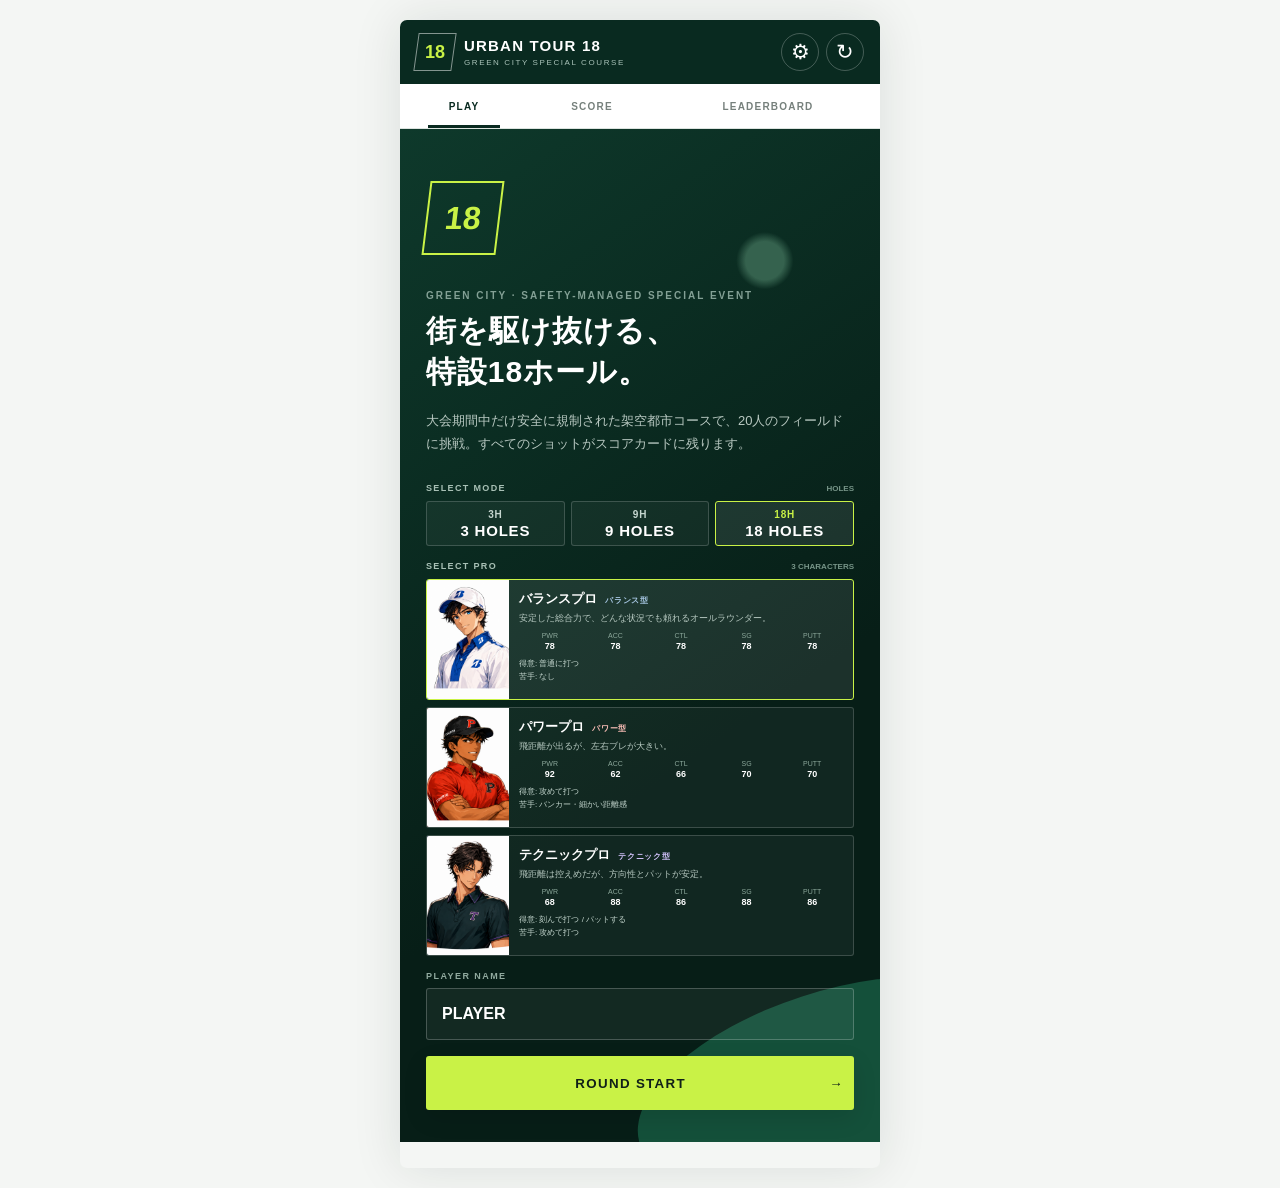
==== commit b24c1e7b: "Add files via upload" ====
--- a/index.html
+++ b/index.html
@@ -19,7 +19,7 @@
         <strong>URBAN TOUR 18</strong>
         <span>GREEN CITY SPECIAL COURSE</span>
       </div>
-      <button class="icon-button" id="newGameButton" aria-label="新しいラウンド">↻</button>
+      <div class="topbar-actions"><button class="icon-button" id="settingsButton" aria-label="設定">⚙</button><button class="icon-button" id="newGameButton" aria-label="新しいラウンド">↻</button></div>
     </header>
 
     <nav class="tabs" aria-label="画面切り替え">
@@ -66,26 +66,45 @@
             </div>
             <div class="course-visual" id="courseVisual">
               <svg class="course-map urban-map" id="courseMap" viewBox="0 0 360 220" preserveAspectRatio="none" aria-label="グリーンシティ特設ホールマップ">
-                <rect id="mapBase" width="360" height="220" fill="#1d4a3b"/>
-                <g id="urbanRoad" class="urban-road"><path d="M0 172 L360 126"/><path d="M0 179 L360 133"/></g>
-                <g id="urbanCrosswalk" class="urban-crosswalk"><path d="M18 158 L66 151 M26 166 L74 159 M34 174 L82 167 M286 124 L334 117 M294 132 L342 125"/></g>
-                <g id="urbanBuildings" class="urban-buildings"><rect x="15" y="22" width="56" height="80" rx="3"/><rect x="285" y="12" width="54" height="90" rx="3"/><rect x="302" y="139" width="43" height="47" rx="3"/><path d="M25 40H60 M25 58H60 M25 76H60 M294 31H330 M294 49H330 M294 67H330"/></g>
-                <g id="urbanPark" class="urban-park"><path d="M0 22 Q66 10 122 35 L107 92 Q43 77 0 98Z"/><circle cx="44" cy="52" r="12"/><circle cx="76" cy="42" r="10"/><circle cx="92" cy="69" r="13"/></g>
-                <g id="urbanRooftop" class="urban-rooftop"><path d="M222 26 L319 42 L300 86 L206 69Z"/><path d="M224 31 L313 45 L296 78 L212 65Z"/></g>
-                <g id="urbanRail" class="urban-rail"><path d="M20 114 L338 84 M22 124 L340 94 M42 108 L49 130 M87 104 L94 126 M132 100 L139 122 M177 96 L184 118 M222 92 L229 114"/></g>
-                <g id="urbanNeon" class="urban-neon"><rect x="19" y="110" width="57" height="17" rx="2"/><text x="27" y="122">NEON</text><rect x="286" y="104" width="49" height="17" rx="2"/><text x="293" y="116">CITY</text></g>
-                <g id="urbanFountain" class="urban-fountain"><circle cx="296" cy="143" r="20"/><path d="M296 155 Q284 142 296 128 Q308 142 296 155 M278 143 H314"/></g>
+                <defs>
+                  <linearGradient id="urbanDay" x2="0" y2="1"><stop stop-color="#8fd0e8"/><stop offset=".38" stop-color="#5eafbb"/><stop offset=".39" stop-color="#2f755a"/><stop offset="1" stop-color="#1f5141"/></linearGradient>
+                  <linearGradient id="urbanSunset" x2="0" y2="1"><stop stop-color="#f1a773"/><stop offset=".4" stop-color="#b57969"/><stop offset=".41" stop-color="#63604e"/><stop offset="1" stop-color="#364c40"/></linearGradient>
+                  <linearGradient id="urbanNight" x2="0" y2="1"><stop stop-color="#172b54"/><stop offset=".42" stop-color="#263751"/><stop offset=".43" stop-color="#173a38"/><stop offset="1" stop-color="#102d2d"/></linearGradient>
+                  <pattern id="grassTexture" width="10" height="10" patternUnits="userSpaceOnUse"><path d="M0 7L4 3M5 10L10 5" stroke="#c1ec9a" stroke-opacity=".22" stroke-width="1"/></pattern>
+                  <pattern id="waterTexture" width="14" height="8" patternUnits="userSpaceOnUse"><path d="M1 4Q4 1 7 4T13 4" fill="none" stroke="#d1f7ff" stroke-opacity=".35" stroke-width="1"/></pattern>
+                  <pattern id="sandTexture" width="8" height="8" patternUnits="userSpaceOnUse"><path d="M0 7L7 0" stroke="#f5dda0" stroke-opacity=".45" stroke-width="1"/></pattern>
+                </defs>
+                <rect id="mapBase" width="360" height="220" fill="url(#urbanDay)"/>
+                <g id="urbanPark" class="urban-park"><path class="park-lawn" d="M0 22 Q66 10 122 35 L107 92 Q43 77 0 98Z"/><path class="park-path" d="M7 77 Q56 49 105 53"/><circle cx="44" cy="52" r="12"/><circle cx="76" cy="42" r="10"/><circle cx="92" cy="69" r="13"/></g>
+                <g id="urbanRoad" class="urban-road"><path class="road-shadow" d="M-12 176 L372 127"/><path class="road-body" d="M-12 168 L372 119"/><path class="road-lane" d="M0 145 L360 99"/></g>
+                <g id="urbanCrosswalk" class="urban-crosswalk"><path d="M18 151 L66 145 M24 158 L72 152 M30 165 L78 159 M285 115 L333 109 M291 122 L339 116"/></g>
+                <g id="urbanBuildings" class="urban-buildings"><g><polygon class="building-side" points="15,30 28,20 83,26 71,40"/><rect class="building-front" x="15" y="30" width="56" height="76" rx="2"/><polygon class="building-roof" points="15,30 28,20 83,26 71,35"/><path class="building-windows" d="M25 48H61 M25 65H61 M25 82H61"/></g><g><polygon class="building-side" points="285,20 298,10 350,16 339,30"/><rect class="building-front" x="285" y="20" width="54" height="82" rx="2"/><polygon class="building-roof" points="285,20 298,10 350,16 339,25"/><path class="building-windows" d="M294 39H330 M294 56H330 M294 73H330"/></g><g><polygon class="building-side" points="302,145 312,136 354,141 345,151"/><rect class="building-front" x="302" y="145" width="43" height="41" rx="2"/><polygon class="building-roof" points="302,145 312,136 354,141 345,150"/></g></g>
+                <g id="urbanRooftop" class="urban-rooftop"><path class="roof-shadow" d="M218 32 L322 48 L302 92 L202 74Z"/><path class="roof-deck" d="M222 26 L319 42 L300 86 L206 69Z"/><path class="roof-turf" d="M226 33 L312 47 L296 78 L212 65Z"/><path class="roof-lines" d="M238 39 L303 49 M232 49 L299 59 M225 59 L294 69"/></g>
+                <g id="urbanRail" class="urban-rail"><path class="rail-shadow" d="M16 120 L342 88"/><path class="rail-beam" d="M20 112 L338 82 M22 123 L340 93"/><path class="rail-support" d="M42 108 L49 130 M87 104 L94 126 M132 100 L139 122 M177 96 L184 118 M222 92 L229 114"/></g>
+                <g id="urbanConstruction" class="urban-construction"><path class="construction-ground" d="M8 118 L74 110 L81 143 L15 151Z"/><path class="construction-stripe" d="M12 123 L70 116 M15 134 L74 127 M19 145 L78 138"/><path class="construction-crane" d="M57 45V115 M57 50L111 76 M72 63H117"/></g>
+                <g id="urbanNeon" class="urban-neon"><rect x="19" y="105" width="57" height="18" rx="2"/><text x="27" y="118">NEON</text><rect x="286" y="99" width="49" height="18" rx="2"/><text x="293" y="112">CITY</text></g>
+                <g id="urbanFountain" class="urban-fountain"><circle cx="296" cy="143" r="21"/><circle cx="296" cy="143" r="14"/><path d="M296 155 Q284 142 296 128 Q308 142 296 155 M278 143 H314"/></g>
+                <g id="waterFeature" class="hazard-feature"><path d="M235 78 Q310 62 360 84 L360 137 Q295 118 230 134 Q250 108 235 78"/><path class="water-ripples" d="M252 94q10-6 20 0t20 0 M262 110q10-6 20 0t20 0 M286 126q10-6 20 0t20 0"/><text id="waterLabel" x="291" y="108">RIVER</text></g>
                 <path id="fairwayPath" d="M158 220 C120 170 220 146 176 104 C135 64 192 48 180 20" fill="none" stroke="#72bc70" stroke-width="76" stroke-linecap="round"/>
-                <ellipse id="urbanGreen" cx="180" cy="23" rx="49" ry="23" fill="#9bdc72"/>
+                <path id="fairwayTexture" d="M158 220 C120 170 220 146 176 104 C135 64 192 48 180 20" fill="none" stroke="url(#grassTexture)" stroke-width="68" stroke-linecap="round"/>
+                <ellipse id="urbanGreen" cx="180" cy="23" rx="49" ry="23" fill="#9bdc72"/><ellipse class="green-mow" cx="180" cy="23" rx="39" ry="16"/>
                 <text id="mapGreenLabel" x="151" y="27">EVENT GREEN</text>
-                <g id="waterFeature" class="hazard-feature"><path d="M235 78 Q310 62 360 84 L360 137 Q295 118 230 134 Q250 108 235 78"/><text id="waterLabel" x="291" y="108">RIVER</text></g>
-                <g id="leftBunker" class="urban-sand"><ellipse cx="131" cy="44" rx="31" ry="11" transform="rotate(-20 131 44)"/><text x="108" y="67">SAND</text></g>
-                <g id="rightBunker" class="urban-sand"><ellipse cx="226" cy="39" rx="27" ry="10" transform="rotate(20 226 39)"/><text x="235" y="64">SAND</text></g>
+                <g id="leftBunker" class="urban-sand"><ellipse cx="131" cy="44" rx="31" ry="11" transform="rotate(-20 131 44)"/><ellipse class="sand-texture" cx="131" cy="44" rx="27" ry="8" transform="rotate(-20 131 44)"/><text x="108" y="67">SAND</text></g>
+                <g id="rightBunker" class="urban-sand"><ellipse cx="226" cy="39" rx="27" ry="10" transform="rotate(20 226 39)"/><ellipse class="sand-texture" cx="226" cy="39" rx="23" ry="7" transform="rotate(20 226 39)"/><text x="235" y="64">SAND</text></g>
+                <g id="landmarkPark" class="urban-landmark hidden"><ellipse cx="69" cy="138" rx="29" ry="13"/><path d="M45 138q9-7 18 0t18 0"/></g>
+                <g id="landmarkShopping" class="urban-landmark hidden"><path d="M13 108h55l-7 14H20z M292 109h43l-5 12h-33z"/><path d="M20 108v-10 M33 108v-10 M46 108v-10 M59 108v-10"/></g>
+                <g id="landmarkRiver" class="urban-landmark hidden"><path d="M228 103 L346 89"/><path d="M251 96v16 M295 91v16"/></g>
+                <g id="landmarkRooftop" class="urban-landmark hidden"><circle cx="260" cy="56" r="13"/><path d="M247 56h26M260 43v26"/></g>
+                <g id="landmarkStation" class="urban-landmark hidden"><rect x="16" y="93" width="54" height="19" rx="2"/><text x="24" y="106">STATION</text></g>
+                <g id="landmarkConstruction" class="urban-landmark hidden"><path d="M52 50v56 M52 55l50 22 M68 62h43"/></g>
+                <g id="landmarkMonorail" class="urban-landmark hidden"><path d="M144 88h64l-7 12h-64z"/><circle cx="158" cy="101" r="3"/><circle cx="190" cy="98" r="3"/></g>
+                <g id="landmarkNeon" class="urban-landmark hidden"><rect x="281" y="31" width="48" height="19" rx="2"/><text x="289" y="44">OPEN</text></g>
+                <g id="landmarkTower" class="urban-landmark hidden"><path d="M310 26l15-20 15 20v69h-30z"/><path d="M325 6v-12"/></g>
                 <g id="obLeft" class="ob-zone"><path d="M14 25V196"/><text id="obLeftLabel" x="20" y="112">OB</text></g>
                 <g id="obRight" class="ob-zone"><path d="M346 25V196"/><text id="obRightLabel" x="315" y="112">OB</text></g>
                 <g class="tee-mark"><line x1="158" y1="205" x2="202" y2="205"/><circle cx="158" cy="205" r="3"/><circle cx="202" cy="205" r="3"/></g>
                 <g class="map-pin"><line x1="180" y1="12" x2="180" y2="39"/><path d="M181 12 L203 20 L181 27Z"/></g>
-                <text id="mapDistrict" class="map-district" x="16" y="205">GREEN CITY</text>
+                <text id="mapDistrict" class="map-district" x="16" y="205">GREEN CITY</text><text id="mapLandmarkLabel" class="map-landmark" x="344" y="205" text-anchor="end">PARK POND</text>
                 <path id="aimLine" class="aim-line" d=""/>
                 <g id="positionMarker" class="position-marker"><circle r="9"/><circle r="3"/></g>
                 <path id="shotTrail" class="shot-trail hidden" d=""/>
@@ -94,12 +113,16 @@
               </svg>
               <div class="green-view hidden" id="greenView" aria-label="グリーン拡大ビュー">
                 <svg class="green-map" viewBox="0 0 360 220" preserveAspectRatio="none">
-                  <rect width="360" height="220" fill="#123b2d"/>
-                  <ellipse cx="180" cy="120" rx="158" ry="91" fill="#4d9667"/>
-                  <ellipse cx="180" cy="120" rx="134" ry="72" fill="#66ad74"/>
+                  <defs><radialGradient id="greenSurface" cx="42%" cy="32%"><stop stop-color="#91d17c"/><stop offset=".65" stop-color="#5fa56a"/><stop offset="1" stop-color="#397b58"/></radialGradient><pattern id="greenGrain" width="14" height="10" patternUnits="userSpaceOnUse"><path d="M0 7Q4 3 8 7T14 7" fill="none" stroke="#daf2b7" stroke-opacity=".18" stroke-width="1"/></pattern></defs>
+                  <rect width="360" height="220" fill="#11392d"/>
+                  <ellipse class="green-shadow" cx="180" cy="126" rx="164" ry="96"/>
+                  <ellipse cx="180" cy="120" rx="158" ry="91" fill="url(#greenSurface)"/>
+                  <ellipse class="green-grain" cx="180" cy="120" rx="148" ry="82"/>
+                  <ellipse class="green-inner" cx="180" cy="120" rx="134" ry="72"/>
+                  <path class="green-mow-lines" d="M56 124Q176 69 306 112 M58 143Q181 90 304 133 M80 169Q185 117 281 159 M87 90Q177 141 274 88"/>
                   <path class="green-contour" d="M72 136 Q176 84 287 119 M87 164 Q187 112 271 151 M100 91 Q181 145 258 91"/>
                   <g class="green-slope"><path d="M78 42 L113 58 M113 58 L101 43 M113 58 L93 63"/><text id="greenSlopeText" x="120" y="56">RIGHT 1.8°</text></g>
-                  <g class="green-cup"><circle cx="180" cy="82" r="7"/><circle cx="180" cy="82" r="3"/><path d="M181 56 L207 65 L181 73Z"/><line x1="180" y1="57" x2="180" y2="83"/></g>
+                  <g class="green-cup"><ellipse class="cup-shadow" cx="182" cy="85" rx="10" ry="4"/><circle cx="180" cy="82" r="7"/><circle cx="180" cy="82" r="3"/><path d="M181 56 L207 65 L181 73Z"/><line x1="180" y1="57" x2="180" y2="83"/></g>
                   <path id="greenPuttLine" class="green-putt-line" d=""/>
                   <g id="greenBallMarker" class="green-ball-marker"><circle r="9"/><circle r="3"/></g>
                   <path id="greenShotTrail" class="shot-trail green-trail hidden" d=""/>
@@ -215,6 +238,33 @@
       <button class="text-button" id="closeModalButton">スコアカードを見る</button>
     </div>
   </div>
+  <div class="hole-intro-overlay hidden" id="holeIntroOverlay" aria-modal="true" aria-labelledby="holeIntroTitle" role="dialog">
+    <article class="hole-intro-card" id="holeIntroCard" data-time="day" data-area="park">
+      <div class="hole-intro-topline"><span>URBAN TOUR 18</span><span id="holeIntroProgress">1 / 18H</span></div>
+      <div class="hole-intro-kicker"><span id="holeIntroTime">昼</span><span id="holeIntroArea">公園エリア</span></div>
+      <h2 id="holeIntroTitle">1H シティパーク・オープナー</h2>
+      <div class="hole-intro-score"><strong id="holeIntroPar">PAR 4</strong><strong id="holeIntroYards">376 YDS</strong></div>
+      <div class="hole-intro-map" id="holeIntroMap" aria-label="ホールミニマップ"></div>
+      <dl class="hole-intro-landmark"><dt>LANDMARK</dt><dd id="holeIntroLandmark">PARK POND</dd></dl>
+      <p class="hole-intro-comment" id="holeIntroComment">中央狙いが安全です。</p>
+      <div class="hole-intro-hazards" id="holeIntroHazards" aria-label="危険エリア"></div>
+      <label class="hole-intro-skip-setting"><input type="checkbox" id="skipHoleIntroToggle"> 次回からホール紹介を省略</label>
+      <div class="hole-intro-actions"><button class="primary-button" id="holeIntroStartButton">このホールを開始 <span>→</span></button><button class="text-button" id="holeIntroSkipButton">スキップ</button></div>
+    </article>
+  </div>
+  <div class="settings-overlay hidden" id="settingsOverlay" aria-modal="true" aria-labelledby="settingsTitle" role="dialog">
+    <article class="settings-card">
+      <div class="settings-heading"><div><p>URBAN TOUR 18</p><h2 id="settingsTitle">設定</h2></div><button class="settings-close" id="settingsCloseButton" aria-label="設定を閉じる">×</button></div>
+      <section class="settings-section"><h3>演出と進行</h3>
+        <label class="settings-toggle"><span><b>ホール紹介を表示</b><small>各ホール開始前の攻略カード</small></span><input type="checkbox" id="showHoleIntroSetting"></label>
+        <label class="settings-toggle"><span><b>スイング演出</b><small>キャラクタースプライト演出</small></span><input type="checkbox" id="enableSwingAnimationSetting"></label>
+        <label class="settings-toggle"><span><b>ボール軌道アニメーション</b><small>ショット・パットの飛球表示</small></span><input type="checkbox" id="enableBallAnimationSetting"></label>
+      </section>
+      <section class="settings-section"><h3>アニメーション速度</h3><div class="settings-speed"><label><input type="radio" name="animationSpeedSetting" value="normal"> 標準</label><label><input type="radio" name="animationSpeedSetting" value="fast"> 速い</label></div></section>
+      <section class="settings-section settings-danger"><h3>データ</h3><button class="settings-secondary" id="settingsRestartButton">最初からやり直す</button><button class="settings-danger-button" id="settingsDeleteSaveButton">セーブデータを削除</button><small>設定内容は保持されます。</small></section>
+      <button class="primary-button" id="settingsCloseButtonBottom">設定を閉じる</button>
+    </article>
+  </div>
   <div class="character-action-overlay hidden" id="characterActionOverlay" aria-live="polite" aria-atomic="true">
     <div class="character-action-panel" id="characterActionPanel" data-character="balance" data-grade="NORMAL" data-putt="false">
       <div class="character-action-effect" id="characterActionEffect"></div>
--- a/styles.css
+++ b/styles.css
@@ -4,11 +4,18 @@
 @media(max-width:350px){.shot-button{padding:9px}.hole-heading{padding-left:11px}.live-strip{padding-left:9px;padding-right:9px}}
 
 /* Course map */
+.hole-intro-overlay{position:fixed;inset:0;z-index:70;display:grid;place-items:center;padding:20px;background:#061b15b8}.hole-intro-card{width:min(100%,382px);max-height:min(760px,calc(100dvh - 40px));overflow:auto;padding:18px;border:1px solid #ffffff42;border-radius:12px;color:#fff;background:linear-gradient(145deg,#296f81,#174735 70%);box-shadow:0 18px 44px #001b;animation:hole-intro-enter .26s ease both}.hole-intro-card[data-time="sunset"]{background:linear-gradient(145deg,#a85e54,#553c67 70%)}.hole-intro-card[data-time="night"]{background:linear-gradient(145deg,#233c6e,#162844 70%)}.hole-intro-topline,.hole-intro-kicker{display:flex;justify-content:space-between;align-items:center;font-size:8px;font-weight:900;letter-spacing:.13em}.hole-intro-topline{color:#d9f5ed}.hole-intro-kicker{margin-top:13px}.hole-intro-kicker span{padding:4px 7px;border-radius:99px;background:#ffffff22}.hole-intro-card h2{margin:10px 0 10px;font-size:23px;line-height:1.22;letter-spacing:.02em}.hole-intro-score{display:flex;gap:8px}.hole-intro-score strong{padding:8px 10px;border-radius:4px;background:#041d18aa;color:#d9ff84;font-size:13px;letter-spacing:.08em}.hole-intro-map{height:96px;margin:13px 0 11px;border:1px solid #ffffff38;border-radius:7px;overflow:hidden;background:#123e3a}.hole-intro-map svg{display:block;width:100%;height:100%}.intro-mini-base{fill:#2d6551}.intro-mini-road{fill:none;stroke:#343e43;stroke-width:18}.intro-mini-fairway{fill:none;stroke:#81ca72;stroke-width:38;stroke-linecap:round}.intro-mini-green{fill:#b1e67a}.intro-mini-water{fill:#3198c2;stroke:#b9efff;stroke-width:1}.intro-mini-ob{stroke:#ffb6ba;stroke-width:3;stroke-dasharray:5 4}.intro-mini-landmark{fill:#dde7e2;stroke:#415b5d;stroke-width:1}.hole-intro-landmark{margin:0;padding:8px 10px;border-radius:5px;background:#061b1599}.hole-intro-landmark dt{font-size:7px;font-weight:900;letter-spacing:.15em;color:#a7c7bc}.hole-intro-landmark dd{margin:3px 0 0;font-size:12px;font-weight:900}.hole-intro-comment{margin:12px 0 10px;font-size:12px;line-height:1.55;color:#f1fbf4}.hole-intro-hazards{display:flex;flex-wrap:wrap;gap:5px}.hole-intro-hazards span{padding:5px 7px;border-radius:99px;background:#ffffff1c;border:1px solid #ffffff45;color:#fff4d5;font-size:8px;font-weight:800}.hole-intro-skip-setting{display:flex;align-items:center;gap:7px;margin:13px 0 5px;font-size:9px;color:#d6ebe1}.hole-intro-skip-setting input{accent-color:#c9f246}.hole-intro-actions{display:grid;grid-template-columns:1fr auto;gap:8px;align-items:center;margin-top:8px}.hole-intro-actions .primary-button{height:48px}.hole-intro-actions .text-button{margin:0;color:#e3f5ec;white-space:nowrap}.intro-locked .aim-panel,.intro-locked .action-panel,.intro-locked .timing-panel{pointer-events:none;opacity:.42}@keyframes hole-intro-enter{from{opacity:0;transform:translateY(12px) scale(.98)}to{opacity:1;transform:translateY(0) scale(1)}}
+
+/* Phase G-4.3: persistent play settings */
+.topbar-actions{margin-left:auto;display:flex;gap:7px}.topbar-actions .icon-button{margin-left:0}.settings-overlay{position:fixed;inset:0;z-index:80;display:grid;place-items:center;padding:18px;background:#061b15c9}.settings-card{width:min(100%,390px);max-height:calc(100dvh - 36px);overflow:auto;background:#fff;border-radius:12px;padding:18px;box-shadow:0 20px 48px #001a;color:#172b22}.settings-heading{display:flex;justify-content:space-between;align-items:flex-start;border-bottom:1px solid #e0e7e2;padding-bottom:14px}.settings-heading p{margin:0 0 4px;color:#5f7e70;font-size:8px;font-weight:900;letter-spacing:.15em}.settings-heading h2{margin:0;font-size:23px}.settings-close{border:0;width:34px;height:34px;border-radius:50%;background:#edf2ee;color:#335244;font-size:22px}.settings-section{padding:15px 0;border-bottom:1px solid #e7ece8}.settings-section h3{font-size:10px;letter-spacing:.12em;margin:0 0 9px;color:#547164}.settings-toggle{display:flex;justify-content:space-between;align-items:center;gap:12px;padding:10px 0}.settings-toggle span{display:flex;flex-direction:column;gap:3px}.settings-toggle b{font-size:13px}.settings-toggle small,.settings-danger small{font-size:9px;color:#75857d;line-height:1.4}.settings-toggle input{width:42px;height:24px;accent-color:#326b4f}.settings-speed{display:grid;grid-template-columns:1fr 1fr;gap:8px}.settings-speed label{padding:12px;border:1px solid #d7e1da;border-radius:6px;font-size:12px;font-weight:800}.settings-speed input{accent-color:#326b4f}.settings-danger{display:grid;grid-template-columns:1fr 1fr;gap:8px}.settings-danger h3,.settings-danger small{grid-column:1/-1}.settings-secondary,.settings-danger-button{height:42px;border-radius:5px;font-weight:800;font-size:11px}.settings-secondary{border:1px solid #b7c6bd;background:white;color:#315b48}.settings-danger-button{border:1px solid #e6bcc0;background:#fff4f4;color:#a02b34}.settings-card>.primary-button{margin-top:16px;height:50px}
+.urban-map #mapBase{transition:fill .3s ease}.urban-map .urban-road .road-shadow{fill:none;stroke:#172126;stroke-opacity:.45;stroke-width:25}.urban-map .urban-road .road-body{fill:none;stroke:#40494b;stroke-width:20}.urban-map .urban-road .road-lane{fill:none;stroke:#f4d977;stroke-width:1.4;stroke-dasharray:8 8;opacity:.85}.urban-map .urban-crosswalk path{stroke:#f8f4e7;stroke-width:4.5;stroke-linecap:square}.urban-map .building-front{fill:#62737d;stroke:#c2d1d3;stroke-width:.8}.urban-map .building-side{fill:#3d4b54}.urban-map .building-roof{fill:#8d9da2}.urban-map .building-windows{stroke:#bee3ed;stroke-width:1.7;opacity:.76}.urban-map .urban-park .park-lawn{fill:#3f9161;stroke:#8bd381;stroke-width:1}.urban-map .urban-park .park-path{fill:none;stroke:#cbdfa3;stroke-width:3;stroke-dasharray:3 3;opacity:.7}.urban-map .urban-rooftop .roof-shadow{fill:#263841;opacity:.45}.urban-map .urban-rooftop .roof-deck{fill:#67767a;stroke:#b6c2c0;stroke-width:1}.urban-map .urban-rooftop .roof-turf{fill:#75bb70;stroke:#d8efc6;stroke-width:1}.urban-map .urban-rooftop .roof-lines{fill:none;stroke:#d2efbc;stroke-opacity:.65;stroke-width:1}.urban-map .urban-rail .rail-shadow{stroke:#152127;stroke-width:12;opacity:.36}.urban-map .urban-rail .rail-beam{stroke:#d6dfdd;stroke-width:3}.urban-map .urban-rail .rail-support{stroke:#65767a;stroke-width:4}.urban-map .urban-construction .construction-ground{fill:#ba8a4e;stroke:#efd18f;stroke-width:1}.urban-map .urban-construction .construction-stripe{stroke:#f6d27f;stroke-width:2}.urban-map .urban-construction .construction-crane{fill:none;stroke:#4e5960;stroke-width:3}.urban-map .hazard-feature path{fill:#2b91bd;stroke:#b4efff;stroke-width:2}.urban-map .hazard-feature .water-ripples{fill:none;stroke:#d4f7ff;stroke-width:1;opacity:.7}.urban-map .urban-sand ellipse:first-child{fill:#c69a57;stroke:#f4d797;stroke-width:1.2}.urban-map .urban-sand .sand-texture{fill:url(#sandTexture);stroke:none}.urban-map .green-mow{fill:none;stroke:#c8ee8e;stroke-opacity:.65;stroke-width:1}.urban-map #fairwayTexture{stroke-opacity:.5}.urban-map .urban-landmark{fill:#eaf3e8;stroke:#173944;stroke-width:1.2}.urban-map .urban-landmark path{fill:none;stroke:currentColor}.urban-map #landmarkPark{fill:#2c8eb5;stroke:#d5f8ff}.urban-map #landmarkPark path{stroke:#e3fbff}.urban-map #landmarkShopping{fill:#d56f63;stroke:#fff0cf}.urban-map #landmarkShopping path{stroke:#fff3d2}.urban-map #landmarkRiver path{stroke:#e9f5f0;stroke-width:4}.urban-map #landmarkRooftop{fill:#cad9d7;stroke:#58706d}.urban-map #landmarkStation{fill:#ece8c8;stroke:#3f5759}.urban-map #landmarkStation text{fill:#1e3b3c;font-size:6px}.urban-map #landmarkConstruction{stroke:#f1d078;stroke-width:2.5;fill:none}.urban-map #landmarkMonorail{fill:#e7f0ee;stroke:#3c5960}.urban-map #landmarkNeon{fill:#512e72;stroke:#ffa9e4}.urban-map #landmarkNeon text{fill:#ffd0f0;font-size:7px}.urban-map #landmarkTower{fill:#6d8ca2;stroke:#c7e9f3}.urban-map .map-landmark{fill:#e7f5ed;font-size:7px;letter-spacing:.1em}.course-visual[data-time="day"] #mapBase{fill:url(#urbanDay)}.course-visual[data-time="sunset"] #mapBase{fill:url(#urbanSunset)}.course-visual[data-time="sunset"] .urban-map .building-front{fill:#786c6a}.course-visual[data-time="sunset"] .urban-map .hazard-feature path{fill:#3f91ad}.course-visual[data-time="night"] #mapBase{fill:url(#urbanNight)}.course-visual[data-time="night"] .urban-map .building-front{fill:#41596b}.course-visual[data-time="night"] .urban-map .building-windows{stroke:#9edbf0}.course-visual[data-time="night"] .urban-map .urban-road .road-body{stroke:#29313a}.course-visual[data-time="night"] .urban-map .urban-neon{opacity:1}.course-visual[data-time="night"] .urban-map #landmarkNeon,.course-visual[data-time="night"] .urban-map #landmarkTower{stroke:#f5a6ea}.course-visual[data-time="night"] .urban-map .hazard-feature path{fill:#236eaa}.course-visual[data-time="night"] .urban-map .map-landmark{fill:#e6d5ff}
 .result-section h3 small{display:block;margin-top:4px;color:#6d9984;font-size:8px;letter-spacing:.12em}
 .urban-hole-note{padding:9px 16px 10px;background:#f8fbf9;border-bottom:1px solid var(--line);border-left:4px solid #55a879}.urban-hole-note strong{display:block;color:#1c513d;font-size:11px;font-weight:900;letter-spacing:.04em}.urban-hole-note p{margin:4px 0 0;color:#62756c;font-size:9px;line-height:1.45}.urban-map .urban-road path{fill:none;stroke:#2d3538;stroke-width:19}.urban-map .urban-road path:last-child{stroke:#566064;stroke-width:2;stroke-dasharray:7 7}.urban-map .urban-crosswalk path{stroke:#f3f5eb;stroke-width:4}.urban-map .urban-buildings rect{fill:#65747c;stroke:#aab7bd;stroke-width:1}.urban-map .urban-buildings path{stroke:#a8d1e0;stroke-width:2;opacity:.75}.urban-map .urban-park path{fill:#347b50;opacity:.9}.urban-map .urban-park circle{fill:#1f5a3b;stroke:#6fb67b;stroke-width:1}.urban-map .urban-rooftop path:first-child{fill:#58656c}.urban-map .urban-rooftop path:last-child{fill:#77ae73;stroke:#d4e8d1;stroke-width:1}.urban-map .urban-rail path{stroke:#d2d5d4;stroke-width:3}.urban-map .urban-rail path:nth-child(-n+2){stroke:#333d42;stroke-width:7}.urban-map .urban-neon rect{fill:#522c69;stroke:#e982d2;stroke-width:1.2}.urban-map .urban-neon text{fill:#ffb8e8;font-size:7px}.urban-map .urban-fountain circle{fill:#347fa9;stroke:#a3e5ff;stroke-width:2}.urban-map .urban-fountain path{fill:none;stroke:#d9f8ff;stroke-width:1.5}.urban-map .urban-sand ellipse{fill:#cda461;stroke:#f0d49b;stroke-width:1}.urban-map .urban-sand text{fill:#f6dca5;font-size:7px}.urban-map .hazard-feature path{fill:#2f8fbd;stroke:#9fe8ff;stroke-width:1}.urban-map .map-district{fill:#fff;font-size:8px;letter-spacing:.16em;text-shadow:0 1px 2px #001}.course-visual[data-tone="sunset"] #mapBase{fill:#6a533f}.course-visual[data-tone="sunset"] .urban-map .urban-road path{stroke:#41464a}.course-visual[data-tone="night"] #mapBase{fill:#152d42}.course-visual[data-tone="night"] .urban-map .urban-buildings rect{fill:#3e5366}.course-visual[data-tone="night"] .urban-map .urban-neon{filter:drop-shadow(0 0 4px #e66dd0)}.course-visual[data-tone="night"] .urban-map .urban-road path{stroke:#252a37}.course-visual[data-tone="night"] .urban-map #fairwayPath{stroke:#579f70}.course-visual[data-tone="night"] .urban-map #urbanGreen{fill:#8bcf70}
 .course-map{position:absolute;inset:0;width:100%;height:100%}.course-map text{font-family:Arial,sans-serif;font-size:8px;font-weight:900;fill:#ffffffb8;letter-spacing:.08em}.hazard-feature text{fill:#c9eff7}.ob-zone path{stroke:#f3b6b6;stroke-width:2;stroke-dasharray:6 5}.ob-zone text{fill:#ffb5b5;font-size:10px}.tee-mark line,.tee-mark circle{stroke:#fff;fill:#fff;stroke-width:2}.map-pin line{stroke:#fff;stroke-width:2}.map-pin path{fill:var(--lime)}.position-marker{transition:transform .5s cubic-bezier(.2,.8,.2,1)}.position-marker circle:first-child{fill:#fff;stroke:#092a20;stroke-width:3;filter:drop-shadow(0 2px 3px #0008)}.position-marker circle:last-child{fill:#d61f2c}.wind-pill{position:absolute;right:14px;top:12px;background:#061b15dc;color:#fff;padding:6px 9px;border-radius:14px;font-size:8px;font-weight:900;letter-spacing:.06em}
 .shot-trail{fill:none;stroke:#ffffffcc;stroke-width:2.5;stroke-linecap:round;filter:drop-shadow(0 1px 2px #00150f)}.flight-ball circle:first-child{fill:#fff;stroke:#092a20;stroke-width:1.4;filter:drop-shadow(0 2px 2px #0009)}.flight-ball circle:last-child{fill:#c9f246}.cup-pulse circle{fill:none;stroke:#c9f246;stroke-width:1.5;transform-origin:center;animation:cup-ring .42s ease-out 2}.cup-pulse circle:last-child{animation-delay:.12s}@keyframes cup-ring{from{opacity:1;transform:scale(.35)}to{opacity:0;transform:scale(1.75)}}
 
+/* Phase G-4.1 map precedence: preserve the layered city treatment over legacy map rules. */
+.course-visual[data-time="day"] .urban-map #mapBase{fill:url(#urbanDay)}.course-visual[data-time="sunset"] .urban-map #mapBase{fill:url(#urbanSunset)}.course-visual[data-time="night"] .urban-map #mapBase{fill:url(#urbanNight)}.course-visual .urban-map .urban-road .road-shadow{stroke:#172126;stroke-opacity:.45;stroke-width:25}.course-visual .urban-map .urban-road .road-body{stroke:#40494b;stroke-width:20}.course-visual .urban-map .urban-road .road-lane{stroke:#f4d977;stroke-width:1.4;stroke-dasharray:8 8}.course-visual .urban-map .urban-crosswalk path{stroke:#f8f4e7;stroke-width:4.5}.course-visual .urban-map .urban-park .park-lawn{fill:#3f9161;stroke:#8bd381}.course-visual .urban-map .urban-park .park-path{fill:none;stroke:#cbdfa3;stroke-width:3}.course-visual .urban-map .urban-park circle{fill:#1f5a3b;stroke:#6fb67b}.course-visual .urban-map .urban-rooftop .roof-shadow{fill:#263841}.course-visual .urban-map .urban-rooftop .roof-deck{fill:#67767a;stroke:#b6c2c0}.course-visual .urban-map .urban-rooftop .roof-turf{fill:#75bb70;stroke:#d8efc6}.course-visual .urban-map .urban-rooftop .roof-lines{fill:none;stroke:#d2efbc;stroke-width:1}.course-visual .urban-map .urban-rail .rail-shadow{stroke:#152127;stroke-width:12}.course-visual .urban-map .urban-rail .rail-beam{stroke:#d6dfdd;stroke-width:3}.course-visual .urban-map .urban-rail .rail-support{stroke:#65767a;stroke-width:4}.course-visual .urban-map .building-windows{stroke:#bee3ed;stroke-width:1.7}.course-visual .urban-map .urban-neon rect{fill:#522c69;stroke:#e982d2}.course-visual .urban-map .urban-neon text{fill:#ffb8e8}.course-visual .urban-map .urban-fountain circle{fill:#347fa9;stroke:#a3e5ff}.course-visual .urban-map .urban-fountain path{fill:none;stroke:#d9f8ff}.course-visual .urban-map .hazard-feature path{fill:#2b91bd;stroke:#b4efff;stroke-width:2}.course-visual .urban-map .hazard-feature .water-ripples{fill:none;stroke:#d4f7ff;stroke-width:1}.course-visual .urban-map .urban-sand .sand-texture{fill:url(#sandTexture);stroke:none}.course-visual .urban-map .urban-sand ellipse:first-child{fill:#c69a57;stroke:#f4d797}
 /* Timing swing */
 .timing-panel{margin:14px 16px 8px;padding:15px 14px 14px;background:#092a20;color:#fff;border-radius:5px;box-shadow:0 10px 25px #092a2030;animation:slidein .2s ease}.timing-topline{display:flex;align-items:center;justify-content:space-between}.timing-topline>span{font-size:12px;font-weight:900}.timing-topline button{border:0;background:transparent;color:#a9bfb5;text-decoration:underline;font-size:10px;padding:6px}.timing-grade{text-align:center;height:27px;margin-top:5px;color:#c8d7d0;font-size:12px;font-weight:900;letter-spacing:.12em}.grade-perfect{color:var(--lime);font-size:15px}.grade-good{color:#fff}.grade-normal{color:#d3dbd7}.grade-miss{color:#ffcb56}.grade-bad{color:#ff7580}.timing-bar{height:58px;border:3px solid #fff;background:#163b2f;position:relative;overflow:hidden;border-radius:4px}.timing-zones{position:absolute;inset:0;display:flex}.timing-zones i:nth-child(1),.timing-zones i:nth-child(5){width:27%;background:#b4232d}.timing-zones i:nth-child(2),.timing-zones i:nth-child(4){width:19.25%;background:#d6a72c}.timing-zones i:nth-child(3){width:7.5%;background:#b9e845}.timing-zones i{opacity:.8;border-right:1px solid #ffffff3b}.timing-center{position:absolute;left:50%;top:0;bottom:0;width:2px;background:#fff;box-shadow:0 0 8px white}.timing-cursor{position:absolute;left:0;top:-2px;bottom:-2px;width:7px;margin-left:-3.5px;background:#fff;border-radius:2px;box-shadow:0 0 0 2px #092a20,0 0 12px #fff;will-change:left}.timing-labels{display:flex;justify-content:space-between;margin:7px 2px 11px;font-size:8px;font-weight:800;color:#9bb1a7}.timing-labels b{color:var(--lime);font-size:8px}.swing-button{display:block;width:100%;height:58px;border:0;border-radius:4px;background:var(--lime);color:#092a20;font-size:18px;font-weight:900;letter-spacing:.12em;box-shadow:0 6px 0 #7f9d23}.swing-button:active{transform:translateY(4px);box-shadow:0 2px 0 #7f9d23}.swing-button:disabled{filter:grayscale(.6);opacity:.7}
 
@@ -19,6 +26,8 @@
 .green-view{position:absolute;inset:0;overflow:hidden}.green-map{position:absolute;inset:0;width:100%;height:100%}.green-contour{fill:none;stroke:#b7e09855;stroke-width:1.4}.green-slope path{stroke:#d7eecc;stroke-width:2;fill:none}.green-slope text{fill:#eaf8e6;font-size:8px;font-weight:900;letter-spacing:.08em}.green-cup circle:first-child{fill:#153c2e;stroke:#d4efc6;stroke-width:1.5}.green-cup circle:nth-child(2){fill:#061b15}.green-cup path{fill:var(--lime)}.green-cup line{stroke:#eaf9e8;stroke-width:1.5}.green-putt-line{fill:none;stroke:#ffffff9c;stroke-width:1.5;stroke-dasharray:4 4}.green-ball-marker{transition:transform .35s ease}.green-ball-marker circle:first-child{fill:#fff;stroke:#092a20;stroke-width:3;filter:drop-shadow(0 2px 3px #0008)}.green-ball-marker circle:last-child{fill:#d61f2c}.green-topline{position:absolute;left:12px;right:12px;top:11px;display:flex;gap:10px;align-items:center;color:#eef9ea;font-size:8px;font-weight:900;letter-spacing:.1em}.green-topline>span{margin-right:auto;color:var(--lime)}.green-topline b{font-size:11px;margin-left:3px}.cup-distance{position:absolute;left:50%;bottom:13px;transform:translateX(-50%);min-width:136px;text-align:center;padding:7px 13px;border-radius:3px;background:#061b15dc;color:#fff}.cup-distance span{display:block;font-size:8px;letter-spacing:.12em;color:#b7d2c3;font-weight:800}.cup-distance strong{display:block;font-size:23px;line-height:1.1;color:var(--lime);margin-top:2px}.course-visual:has(.green-view:not(.hidden)) .wind-pill,.course-visual:has(.green-view:not(.hidden)) .distance-pill{display:none}.attack-counter{display:inline-flex;align-items:baseline;gap:3px;margin:0 0 9px;padding:5px 8px;border-radius:2px;background:#e6eee9;color:#3c5d4d;font-size:9px;font-weight:800;letter-spacing:.04em}.attack-counter b{font-size:13px;color:var(--green)}.shot-button.unavailable{background:#e9edeb;border-color:#d6dcda;color:#8b9691;box-shadow:none;opacity:.9}.shot-button.unavailable span{color:#8b9691}.shot-button.unavailable:active{transform:none;background:#e9edeb}
 .course-visual.green-active .wind-pill,.course-visual.green-active .distance-pill{display:none}
 
+/* Phase G-4.1: richer but lightweight putting surface. */
+.green-shadow{fill:#09291e;opacity:.46}.green-grain{fill:url(#greenGrain)}.green-inner{fill:#73ba75;fill-opacity:.28;stroke:#b9e58d;stroke-opacity:.35;stroke-width:1}.green-mow-lines{fill:none;stroke:#dcf4bb;stroke-opacity:.25;stroke-width:1.1}.green-cup .cup-shadow{fill:#071b15;opacity:.5;stroke:none}.green-cup circle:first-of-type{stroke:#efffd5;stroke-width:1.7}.green-ball-marker circle:first-child{stroke:#0a3325;stroke-width:3.5}.green-putt-line{stroke:#ffffffc7;stroke-width:1.7}
 /* Phase G-3: character selection and player-directed aim. */
 .picker-heading{display:flex;justify-content:space-between;align-items:center;margin:0 0 8px}.picker-heading span{font-size:9px;font-weight:900;letter-spacing:.15em;color:#a8c0b5}.picker-heading small{font-size:8px;font-weight:800;color:#779588}.character-options{display:grid;gap:7px;margin:0 0 15px}.character-option{width:100%;padding:10px 11px;border:1px solid #ffffff2d;background:#ffffff0b;color:#fff;border-radius:3px;text-align:left}.character-option.selected{border-color:var(--lime);box-shadow:inset 3px 0 var(--lime);background:#ffffff16}.character-option header{display:flex;align-items:baseline;gap:8px}.character-option strong{font-size:13px}.character-option header span{font-size:8px;color:var(--lime);font-weight:900;letter-spacing:.1em}.character-option p{margin:4px 0 7px;font-size:9px;color:#b7c9c1;line-height:1.4}.character-stats{display:grid;grid-template-columns:repeat(5,1fr);gap:4px}.character-stats span{font-size:7px;color:#8ba79a;text-align:center}.character-stats b{display:block;font-size:9px;color:#fff;margin-top:2px}.aim-panel{margin:13px 16px 2px;padding:10px 11px;background:#fff;border:1px solid #dbe3df;border-radius:4px}.aim-heading{display:flex;justify-content:space-between;margin-bottom:8px;font-size:9px;font-weight:900;letter-spacing:.1em}.aim-heading strong{color:#1e6a49}.aim-options{display:grid;grid-template-columns:repeat(5,1fr);gap:5px}.aim-button{height:36px;border:1px solid #d9e1dd;border-radius:3px;background:#f6f8f6;color:#62716a;font-size:9px;font-weight:800}.aim-button.selected{background:var(--green);border-color:var(--green);color:#fff;box-shadow:0 2px 5px #092a2026}.character-status{display:inline-flex;margin:0 0 9px;padding:5px 8px;background:#f0f4f1;color:#315745;border-radius:2px;font-size:9px;font-weight:800}.aim-line{fill:none;stroke:#c9f246;stroke-width:2;stroke-linecap:round;stroke-dasharray:4 3;filter:drop-shadow(0 1px 2px #061b15)}
 
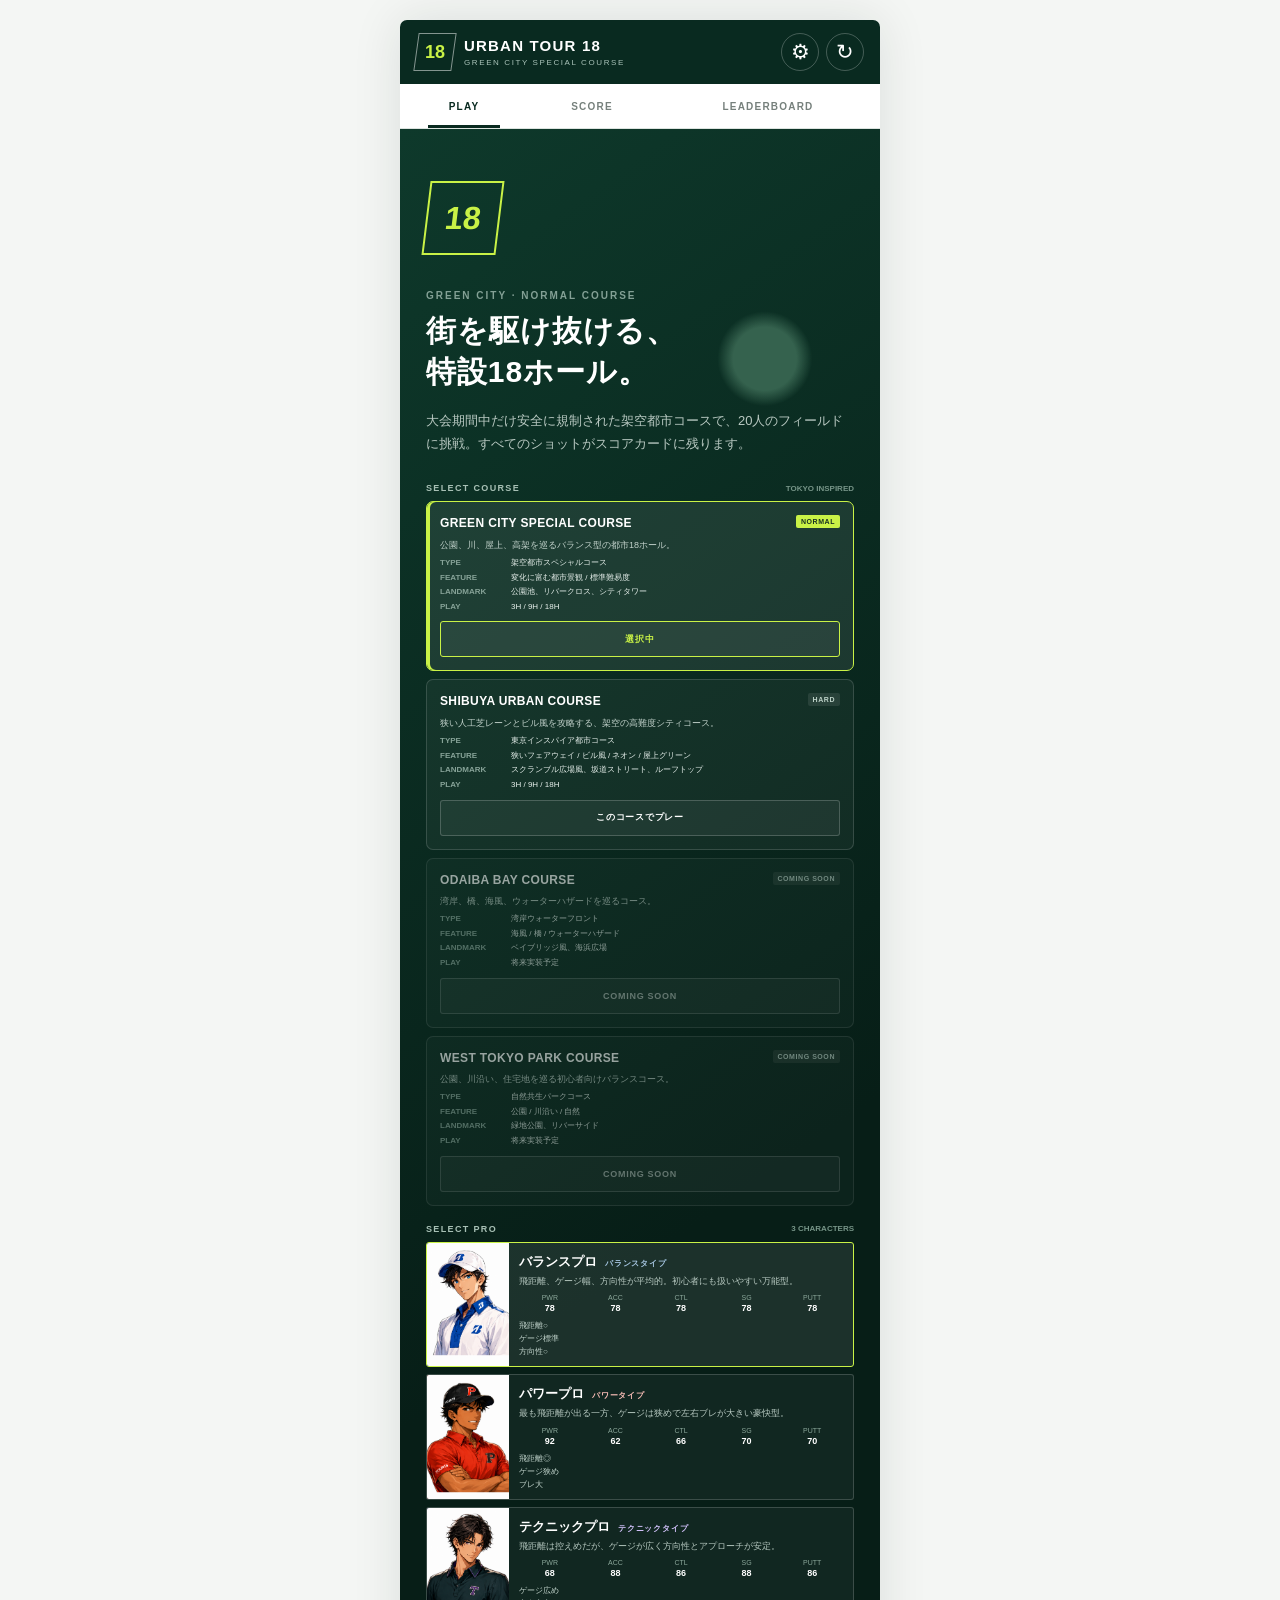
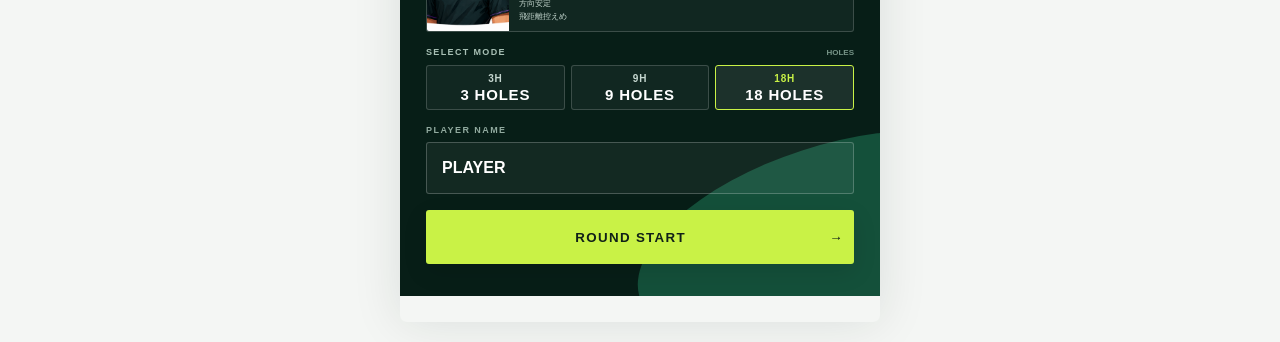
==== commit 9033a47a: "Add files via upload" ====
--- a/index.html
+++ b/index.html
@@ -8,7 +8,7 @@
   <link rel="manifest" href="manifest.webmanifest">
   <link rel="icon" href="icon.svg" type="image/svg+xml">
   <link rel="apple-touch-icon" href="icon.svg">
-  <link rel="stylesheet" href="styles.css">
+  <link rel="stylesheet" href="styles.css?v=18">
   <title>URBAN TOUR 18</title>
 </head>
 <body>
@@ -17,7 +17,7 @@
       <div class="brand-mark" aria-hidden="true"><span>18</span></div>
       <div class="brand-copy">
         <strong>URBAN TOUR 18</strong>
-        <span>GREEN CITY SPECIAL COURSE</span>
+        <span id="currentCourseName">GREEN CITY SPECIAL COURSE</span>
       </div>
       <div class="topbar-actions"><button class="icon-button" id="settingsButton" aria-label="設定">⚙</button><button class="icon-button" id="newGameButton" aria-label="新しいラウンド">↻</button></div>
     </header>
@@ -32,16 +32,20 @@
       <section id="playView" class="view active" aria-label="プレイ画面">
         <div id="startPanel" class="start-panel hidden">
           <div class="hero-emblem">18</div>
-          <p class="eyebrow">GREEN CITY · SAFETY-MANAGED SPECIAL EVENT</p>
+          <p class="eyebrow" id="startCourseEyebrow">TOKYO INSPIRED · SPECIAL EVENT</p>
           <h1>街を駆け抜ける、<br>特設18ホール。</h1>
           <p>大会期間中だけ安全に規制された架空都市コースで、20人のフィールドに挑戦。すべてのショットがスコアカードに残ります。</p>
+          <section class="course-picker" aria-label="コース選択">
+            <div class="picker-heading"><span>SELECT COURSE</span><small>TOKYO INSPIRED</small></div>
+            <div class="course-options" id="courseOptions"></div>
+          </section>
+          <section class="character-picker" aria-label="プレイヤーキャラクター選択">
+            <div class="picker-heading"><span>SELECT PRO</span><small>3 CHARACTERS</small></div>
+            <div class="character-options" id="characterOptions"></div>
+          </section>
           <section class="mode-picker" aria-label="プレーモード選択">
             <div class="picker-heading"><span>SELECT MODE</span><small>HOLES</small></div>
             <div class="mode-options" id="modeOptions"></div>
-          </section>
-          <section class="character-picker" aria-label="プレイヤーキャラクター選択">
-            <div class="picker-heading"><span>SELECT PRO</span><small>3 CHARACTERS</small></div>
-            <div class="character-options" id="characterOptions"></div>
           </section>
           <label class="name-field">
             <span>PLAYER NAME</span>
@@ -154,7 +158,7 @@
           </section>
 
           <section id="timingPanel" class="timing-panel hidden" aria-label="タイミングショット">
-            <div class="timing-topline"><span id="timingShotName">攻める</span><button id="cancelTimingButton">選び直す</button></div>
+            <div class="timing-topline"><span id="timingShotName">ショット</span><button id="cancelTimingButton">選び直す</button></div>
             <div class="timing-grade" id="timingGrade">CENTERを狙え</div>
             <div class="timing-bar" id="timingBar">
               <div class="timing-zones" id="timingZones"><i></i><i></i><i></i><i></i><i></i><i></i><i></i><i></i><i></i></div>
@@ -167,7 +171,6 @@
 
           <section class="action-panel">
             <div class="section-title"><span>SELECT SHOT</span><small id="abilityText">POWER 76 · ACCURACY 78</small></div>
-            <div class="attack-counter" id="attackCounter">攻め残り <b>6</b> / 6</div>
             <div class="character-status" id="characterStatus">PLAYER · バランスプロ</div>
             <div class="shot-grid" id="shotOptions"></div>
           </section>
@@ -197,7 +200,7 @@
         </section>
         <section class="pga-comment" id="pgaComment">PGA君コメント</section>
         <section class="result-section">
-          <h3>FINAL RANKING <small>GREEN CITY SPECIAL COURSE</small></h3>
+          <h3>FINAL RANKING <small id="resultCourseName">GREEN CITY SPECIAL COURSE</small></h3>
           <div class="result-ranking-head"><span>POS</span><span>PLAYER</span><span>SCORE</span><span>TOTAL</span></div>
           <div class="result-ranking" id="resultRanking"></div>
         </section>
@@ -222,7 +225,7 @@
       </section>
 
       <section id="rankingView" class="view" aria-label="ランキング">
-        <div class="page-heading leaderboard-heading"><div><p>URBAN TOUR 18 · GREEN CITY SPECIAL COURSE</p><h2>LEADERBOARD</h2></div><span><i></i> LIVE</span></div>
+        <div class="page-heading leaderboard-heading"><div><p id="rankingCourseName">URBAN TOUR 18 · GREEN CITY SPECIAL COURSE</p><h2>LEADERBOARD</h2></div><span><i></i> LIVE</span></div>
         <div class="ranking-subhead"><span>POS</span><span>PLAYER</span><span>THRU</span><span>TOTAL</span></div>
         <div id="rankingList" class="ranking-list"></div>
       </section>
@@ -240,7 +243,7 @@
   </div>
   <div class="hole-intro-overlay hidden" id="holeIntroOverlay" aria-modal="true" aria-labelledby="holeIntroTitle" role="dialog">
     <article class="hole-intro-card" id="holeIntroCard" data-time="day" data-area="park">
-      <div class="hole-intro-topline"><span>URBAN TOUR 18</span><span id="holeIntroProgress">1 / 18H</span></div>
+      <div class="hole-intro-topline"><span id="holeIntroCourse">GREEN CITY SPECIAL COURSE</span><span id="holeIntroProgress">1 / 18H</span></div>
       <div class="hole-intro-kicker"><span id="holeIntroTime">昼</span><span id="holeIntroArea">公園エリア</span></div>
       <h2 id="holeIntroTitle">1H シティパーク・オープナー</h2>
       <div class="hole-intro-score"><strong id="holeIntroPar">PAR 4</strong><strong id="holeIntroYards">376 YDS</strong></div>
@@ -275,6 +278,10 @@
       </div>
     </div>
   </div>
-  <script src="app.js"></script>
+  <div class="shot-in-overlay hidden" id="shotInOverlay" aria-live="assertive" aria-atomic="true">
+    <div class="shot-in-flash"></div>
+    <div class="shot-in-copy"><span>URBAN TOUR 18</span><strong id="shotInLabel">CHIP IN!</strong><p id="shotInMessage">都市の一打、カップへ一直線！</p></div>
+  </div>
+  <script src="app.js?v=18"></script>
 </body>
 </html>
--- a/styles.css
+++ b/styles.css
@@ -8,6 +8,9 @@
 
 /* Phase G-4.3: persistent play settings */
 .topbar-actions{margin-left:auto;display:flex;gap:7px}.topbar-actions .icon-button{margin-left:0}.settings-overlay{position:fixed;inset:0;z-index:80;display:grid;place-items:center;padding:18px;background:#061b15c9}.settings-card{width:min(100%,390px);max-height:calc(100dvh - 36px);overflow:auto;background:#fff;border-radius:12px;padding:18px;box-shadow:0 20px 48px #001a;color:#172b22}.settings-heading{display:flex;justify-content:space-between;align-items:flex-start;border-bottom:1px solid #e0e7e2;padding-bottom:14px}.settings-heading p{margin:0 0 4px;color:#5f7e70;font-size:8px;font-weight:900;letter-spacing:.15em}.settings-heading h2{margin:0;font-size:23px}.settings-close{border:0;width:34px;height:34px;border-radius:50%;background:#edf2ee;color:#335244;font-size:22px}.settings-section{padding:15px 0;border-bottom:1px solid #e7ece8}.settings-section h3{font-size:10px;letter-spacing:.12em;margin:0 0 9px;color:#547164}.settings-toggle{display:flex;justify-content:space-between;align-items:center;gap:12px;padding:10px 0}.settings-toggle span{display:flex;flex-direction:column;gap:3px}.settings-toggle b{font-size:13px}.settings-toggle small,.settings-danger small{font-size:9px;color:#75857d;line-height:1.4}.settings-toggle input{width:42px;height:24px;accent-color:#326b4f}.settings-speed{display:grid;grid-template-columns:1fr 1fr;gap:8px}.settings-speed label{padding:12px;border:1px solid #d7e1da;border-radius:6px;font-size:12px;font-weight:800}.settings-speed input{accent-color:#326b4f}.settings-danger{display:grid;grid-template-columns:1fr 1fr;gap:8px}.settings-danger h3,.settings-danger small{grid-column:1/-1}.settings-secondary,.settings-danger-button{height:42px;border-radius:5px;font-weight:800;font-size:11px}.settings-secondary{border:1px solid #b7c6bd;background:white;color:#315b48}.settings-danger-button{border:1px solid #e6bcc0;background:#fff4f4;color:#a02b34}.settings-card>.primary-button{margin-top:16px;height:50px}
+
+/* Phase G-4.4: shot-in celebration stays visible even when flight animation is disabled. */
+.shot-in-overlay{position:fixed;inset:0;z-index:68;pointer-events:none;display:grid;place-items:center;background:#071b1428;overflow:hidden}.shot-in-flash{position:absolute;width:180px;height:180px;border-radius:50%;background:radial-gradient(circle,#fff 0 8%,#eaff8d 20%,#c9f24688 41%,transparent 71%);animation:shot-in-flash .76s ease-out both}.shot-in-copy{position:relative;width:min(88%,360px);padding:22px 14px;text-align:center;color:#fff;text-shadow:0 2px 9px #061b15;background:linear-gradient(135deg,#113d2ed9,#0b2219d9);border:1px solid #e9ff9b99;border-radius:9px;box-shadow:0 12px 32px #001a;animation:shot-in-copy .82s cubic-bezier(.16,.8,.22,1) both}.shot-in-copy span{font-size:8px;font-weight:900;letter-spacing:.22em;color:#d7f5af}.shot-in-copy strong{display:block;margin:7px 0 5px;color:#fff5a2;font-size:31px;letter-spacing:.06em}.shot-in-copy p{margin:0;color:#e7f5ee;font-size:11px;font-weight:700}.shot-in-overlay[data-type="HOLE IN ONE"] .shot-in-copy{border-color:#ffd96b;background:linear-gradient(135deg,#453410e8,#162a22e8)}.shot-in-overlay[data-type="HOLE IN ONE"] .shot-in-copy strong{color:#ffe17e}@keyframes shot-in-flash{from{opacity:0;transform:scale(.15)}28%{opacity:1;transform:scale(1.15)}to{opacity:0;transform:scale(2.1)}}@keyframes shot-in-copy{from{opacity:0;transform:translateY(15px) scale(.88)}20%{opacity:1;transform:translateY(0) scale(1.04)}to{opacity:1;transform:translateY(0) scale(1)}}
 .urban-map #mapBase{transition:fill .3s ease}.urban-map .urban-road .road-shadow{fill:none;stroke:#172126;stroke-opacity:.45;stroke-width:25}.urban-map .urban-road .road-body{fill:none;stroke:#40494b;stroke-width:20}.urban-map .urban-road .road-lane{fill:none;stroke:#f4d977;stroke-width:1.4;stroke-dasharray:8 8;opacity:.85}.urban-map .urban-crosswalk path{stroke:#f8f4e7;stroke-width:4.5;stroke-linecap:square}.urban-map .building-front{fill:#62737d;stroke:#c2d1d3;stroke-width:.8}.urban-map .building-side{fill:#3d4b54}.urban-map .building-roof{fill:#8d9da2}.urban-map .building-windows{stroke:#bee3ed;stroke-width:1.7;opacity:.76}.urban-map .urban-park .park-lawn{fill:#3f9161;stroke:#8bd381;stroke-width:1}.urban-map .urban-park .park-path{fill:none;stroke:#cbdfa3;stroke-width:3;stroke-dasharray:3 3;opacity:.7}.urban-map .urban-rooftop .roof-shadow{fill:#263841;opacity:.45}.urban-map .urban-rooftop .roof-deck{fill:#67767a;stroke:#b6c2c0;stroke-width:1}.urban-map .urban-rooftop .roof-turf{fill:#75bb70;stroke:#d8efc6;stroke-width:1}.urban-map .urban-rooftop .roof-lines{fill:none;stroke:#d2efbc;stroke-opacity:.65;stroke-width:1}.urban-map .urban-rail .rail-shadow{stroke:#152127;stroke-width:12;opacity:.36}.urban-map .urban-rail .rail-beam{stroke:#d6dfdd;stroke-width:3}.urban-map .urban-rail .rail-support{stroke:#65767a;stroke-width:4}.urban-map .urban-construction .construction-ground{fill:#ba8a4e;stroke:#efd18f;stroke-width:1}.urban-map .urban-construction .construction-stripe{stroke:#f6d27f;stroke-width:2}.urban-map .urban-construction .construction-crane{fill:none;stroke:#4e5960;stroke-width:3}.urban-map .hazard-feature path{fill:#2b91bd;stroke:#b4efff;stroke-width:2}.urban-map .hazard-feature .water-ripples{fill:none;stroke:#d4f7ff;stroke-width:1;opacity:.7}.urban-map .urban-sand ellipse:first-child{fill:#c69a57;stroke:#f4d797;stroke-width:1.2}.urban-map .urban-sand .sand-texture{fill:url(#sandTexture);stroke:none}.urban-map .green-mow{fill:none;stroke:#c8ee8e;stroke-opacity:.65;stroke-width:1}.urban-map #fairwayTexture{stroke-opacity:.5}.urban-map .urban-landmark{fill:#eaf3e8;stroke:#173944;stroke-width:1.2}.urban-map .urban-landmark path{fill:none;stroke:currentColor}.urban-map #landmarkPark{fill:#2c8eb5;stroke:#d5f8ff}.urban-map #landmarkPark path{stroke:#e3fbff}.urban-map #landmarkShopping{fill:#d56f63;stroke:#fff0cf}.urban-map #landmarkShopping path{stroke:#fff3d2}.urban-map #landmarkRiver path{stroke:#e9f5f0;stroke-width:4}.urban-map #landmarkRooftop{fill:#cad9d7;stroke:#58706d}.urban-map #landmarkStation{fill:#ece8c8;stroke:#3f5759}.urban-map #landmarkStation text{fill:#1e3b3c;font-size:6px}.urban-map #landmarkConstruction{stroke:#f1d078;stroke-width:2.5;fill:none}.urban-map #landmarkMonorail{fill:#e7f0ee;stroke:#3c5960}.urban-map #landmarkNeon{fill:#512e72;stroke:#ffa9e4}.urban-map #landmarkNeon text{fill:#ffd0f0;font-size:7px}.urban-map #landmarkTower{fill:#6d8ca2;stroke:#c7e9f3}.urban-map .map-landmark{fill:#e7f5ed;font-size:7px;letter-spacing:.1em}.course-visual[data-time="day"] #mapBase{fill:url(#urbanDay)}.course-visual[data-time="sunset"] #mapBase{fill:url(#urbanSunset)}.course-visual[data-time="sunset"] .urban-map .building-front{fill:#786c6a}.course-visual[data-time="sunset"] .urban-map .hazard-feature path{fill:#3f91ad}.course-visual[data-time="night"] #mapBase{fill:url(#urbanNight)}.course-visual[data-time="night"] .urban-map .building-front{fill:#41596b}.course-visual[data-time="night"] .urban-map .building-windows{stroke:#9edbf0}.course-visual[data-time="night"] .urban-map .urban-road .road-body{stroke:#29313a}.course-visual[data-time="night"] .urban-map .urban-neon{opacity:1}.course-visual[data-time="night"] .urban-map #landmarkNeon,.course-visual[data-time="night"] .urban-map #landmarkTower{stroke:#f5a6ea}.course-visual[data-time="night"] .urban-map .hazard-feature path{fill:#236eaa}.course-visual[data-time="night"] .urban-map .map-landmark{fill:#e6d5ff}
 .result-section h3 small{display:block;margin-top:4px;color:#6d9984;font-size:8px;letter-spacing:.12em}
 .urban-hole-note{padding:9px 16px 10px;background:#f8fbf9;border-bottom:1px solid var(--line);border-left:4px solid #55a879}.urban-hole-note strong{display:block;color:#1c513d;font-size:11px;font-weight:900;letter-spacing:.04em}.urban-hole-note p{margin:4px 0 0;color:#62756c;font-size:9px;line-height:1.45}.urban-map .urban-road path{fill:none;stroke:#2d3538;stroke-width:19}.urban-map .urban-road path:last-child{stroke:#566064;stroke-width:2;stroke-dasharray:7 7}.urban-map .urban-crosswalk path{stroke:#f3f5eb;stroke-width:4}.urban-map .urban-buildings rect{fill:#65747c;stroke:#aab7bd;stroke-width:1}.urban-map .urban-buildings path{stroke:#a8d1e0;stroke-width:2;opacity:.75}.urban-map .urban-park path{fill:#347b50;opacity:.9}.urban-map .urban-park circle{fill:#1f5a3b;stroke:#6fb67b;stroke-width:1}.urban-map .urban-rooftop path:first-child{fill:#58656c}.urban-map .urban-rooftop path:last-child{fill:#77ae73;stroke:#d4e8d1;stroke-width:1}.urban-map .urban-rail path{stroke:#d2d5d4;stroke-width:3}.urban-map .urban-rail path:nth-child(-n+2){stroke:#333d42;stroke-width:7}.urban-map .urban-neon rect{fill:#522c69;stroke:#e982d2;stroke-width:1.2}.urban-map .urban-neon text{fill:#ffb8e8;font-size:7px}.urban-map .urban-fountain circle{fill:#347fa9;stroke:#a3e5ff;stroke-width:2}.urban-map .urban-fountain path{fill:none;stroke:#d9f8ff;stroke-width:1.5}.urban-map .urban-sand ellipse{fill:#cda461;stroke:#f0d49b;stroke-width:1}.urban-map .urban-sand text{fill:#f6dca5;font-size:7px}.urban-map .hazard-feature path{fill:#2f8fbd;stroke:#9fe8ff;stroke-width:1}.urban-map .map-district{fill:#fff;font-size:8px;letter-spacing:.16em;text-shadow:0 1px 2px #001}.course-visual[data-tone="sunset"] #mapBase{fill:#6a533f}.course-visual[data-tone="sunset"] .urban-map .urban-road path{stroke:#41464a}.course-visual[data-tone="night"] #mapBase{fill:#152d42}.course-visual[data-tone="night"] .urban-map .urban-buildings rect{fill:#3e5366}.course-visual[data-tone="night"] .urban-map .urban-neon{filter:drop-shadow(0 0 4px #e66dd0)}.course-visual[data-tone="night"] .urban-map .urban-road path{stroke:#252a37}.course-visual[data-tone="night"] .urban-map #fairwayPath{stroke:#579f70}.course-visual[data-tone="night"] .urban-map #urbanGreen{fill:#8bcf70}
@@ -20,7 +23,7 @@
 .timing-panel{margin:14px 16px 8px;padding:15px 14px 14px;background:#092a20;color:#fff;border-radius:5px;box-shadow:0 10px 25px #092a2030;animation:slidein .2s ease}.timing-topline{display:flex;align-items:center;justify-content:space-between}.timing-topline>span{font-size:12px;font-weight:900}.timing-topline button{border:0;background:transparent;color:#a9bfb5;text-decoration:underline;font-size:10px;padding:6px}.timing-grade{text-align:center;height:27px;margin-top:5px;color:#c8d7d0;font-size:12px;font-weight:900;letter-spacing:.12em}.grade-perfect{color:var(--lime);font-size:15px}.grade-good{color:#fff}.grade-normal{color:#d3dbd7}.grade-miss{color:#ffcb56}.grade-bad{color:#ff7580}.timing-bar{height:58px;border:3px solid #fff;background:#163b2f;position:relative;overflow:hidden;border-radius:4px}.timing-zones{position:absolute;inset:0;display:flex}.timing-zones i:nth-child(1),.timing-zones i:nth-child(5){width:27%;background:#b4232d}.timing-zones i:nth-child(2),.timing-zones i:nth-child(4){width:19.25%;background:#d6a72c}.timing-zones i:nth-child(3){width:7.5%;background:#b9e845}.timing-zones i{opacity:.8;border-right:1px solid #ffffff3b}.timing-center{position:absolute;left:50%;top:0;bottom:0;width:2px;background:#fff;box-shadow:0 0 8px white}.timing-cursor{position:absolute;left:0;top:-2px;bottom:-2px;width:7px;margin-left:-3.5px;background:#fff;border-radius:2px;box-shadow:0 0 0 2px #092a20,0 0 12px #fff;will-change:left}.timing-labels{display:flex;justify-content:space-between;margin:7px 2px 11px;font-size:8px;font-weight:800;color:#9bb1a7}.timing-labels b{color:var(--lime);font-size:8px}.swing-button{display:block;width:100%;height:58px;border:0;border-radius:4px;background:var(--lime);color:#092a20;font-size:18px;font-weight:900;letter-spacing:.12em;box-shadow:0 6px 0 #7f9d23}.swing-button:active{transform:translateY(4px);box-shadow:0 2px 0 #7f9d23}.swing-button:disabled{filter:grayscale(.6);opacity:.7}
 
 /* Phase G-2.2: the nine visual bands are set from the same profile used for grading. */
-.timing-zones i{width:auto!important;min-width:0;transition:flex-basis .18s ease}.timing-zones i.zone-bad{background:#b4232d!important}.timing-zones i.zone-miss{background:#df8f2c!important}.timing-zones i.zone-normal{background:#e7cc53!important}.timing-zones i.zone-good{background:#82bd55!important}.timing-zones i.zone-perfect{background:#c9f246!important}.timing-bar[data-profile="attack"]{border-color:#ffcb56}.timing-bar[data-profile="layup"]{border-color:#9edb8d}.timing-bar[data-profile^="putt"]{border-color:#d4eade}.timing-bar[data-profile="putt-short"] .zone-perfect,.timing-bar[data-profile="putt-short"] .zone-good{filter:brightness(1.15)}
+.timing-zones i{width:auto!important;min-width:0;transition:flex-basis .18s ease}.timing-zones i.zone-bad{background:#b4232d!important}.timing-zones i.zone-miss{background:#df8f2c!important}.timing-zones i.zone-normal{background:#e7cc53!important}.timing-zones i.zone-good{background:#82bd55!important}.timing-zones i.zone-perfect{background:#c9f246!important}.timing-bar[data-profile="attack"]{border-color:#ffcb56}.timing-bar[data-profile^="putt"]{border-color:#d4eade}.timing-bar[data-profile="putt-short"] .zone-perfect,.timing-bar[data-profile="putt-short"] .zone-good{filter:brightness(1.15)}
 
 /* Phase G-2.4: putting is played on an enlarged green. */
 .green-view{position:absolute;inset:0;overflow:hidden}.green-map{position:absolute;inset:0;width:100%;height:100%}.green-contour{fill:none;stroke:#b7e09855;stroke-width:1.4}.green-slope path{stroke:#d7eecc;stroke-width:2;fill:none}.green-slope text{fill:#eaf8e6;font-size:8px;font-weight:900;letter-spacing:.08em}.green-cup circle:first-child{fill:#153c2e;stroke:#d4efc6;stroke-width:1.5}.green-cup circle:nth-child(2){fill:#061b15}.green-cup path{fill:var(--lime)}.green-cup line{stroke:#eaf9e8;stroke-width:1.5}.green-putt-line{fill:none;stroke:#ffffff9c;stroke-width:1.5;stroke-dasharray:4 4}.green-ball-marker{transition:transform .35s ease}.green-ball-marker circle:first-child{fill:#fff;stroke:#092a20;stroke-width:3;filter:drop-shadow(0 2px 3px #0008)}.green-ball-marker circle:last-child{fill:#d61f2c}.green-topline{position:absolute;left:12px;right:12px;top:11px;display:flex;gap:10px;align-items:center;color:#eef9ea;font-size:8px;font-weight:900;letter-spacing:.1em}.green-topline>span{margin-right:auto;color:var(--lime)}.green-topline b{font-size:11px;margin-left:3px}.cup-distance{position:absolute;left:50%;bottom:13px;transform:translateX(-50%);min-width:136px;text-align:center;padding:7px 13px;border-radius:3px;background:#061b15dc;color:#fff}.cup-distance span{display:block;font-size:8px;letter-spacing:.12em;color:#b7d2c3;font-weight:800}.cup-distance strong{display:block;font-size:23px;line-height:1.1;color:var(--lime);margin-top:2px}.course-visual:has(.green-view:not(.hidden)) .wind-pill,.course-visual:has(.green-view:not(.hidden)) .distance-pill{display:none}.attack-counter{display:inline-flex;align-items:baseline;gap:3px;margin:0 0 9px;padding:5px 8px;border-radius:2px;background:#e6eee9;color:#3c5d4d;font-size:9px;font-weight:800;letter-spacing:.04em}.attack-counter b{font-size:13px;color:var(--green)}.shot-button.unavailable{background:#e9edeb;border-color:#d6dcda;color:#8b9691;box-shadow:none;opacity:.9}.shot-button.unavailable span{color:#8b9691}.shot-button.unavailable:active{transform:none;background:#e9edeb}
@@ -34,6 +37,10 @@
 /* Phase G-3.2: compact, phone-first round result. */
 .mode-options{display:grid;grid-template-columns:repeat(3,1fr);gap:6px;margin:0 0 15px}.mode-option{height:45px;border:1px solid #ffffff2d;background:#ffffff0b;border-radius:3px;color:#c5d6cf;font-size:10px;font-weight:900;letter-spacing:.08em}.mode-option b{display:block;font-size:15px;color:#fff;margin-top:2px}.mode-option.selected{border-color:var(--lime);background:#ffffff16;color:var(--lime)}.result-view{padding-bottom:28px;background:#eef2ef}.result-hero{padding:30px 20px 22px;background:linear-gradient(145deg,#0a3024,#144c39);color:white;text-align:center}.result-hero p{margin:0;color:#9ebbb0;font-size:9px;font-weight:900;letter-spacing:.18em}.result-grade{display:inline-block;margin:11px 0 4px;padding:5px 8px;background:#c9f246;color:#113023;font-size:8px;font-weight:900;letter-spacing:.12em}.result-hero h2{margin:4px 0 12px;font-size:15px}.result-main-score{display:flex;justify-content:center;align-items:baseline;gap:18px}.result-main-score span{font-size:27px;font-weight:900}.result-main-score strong{font-size:52px;line-height:1}.result-total-line{display:flex;justify-content:center;gap:22px;margin-top:10px;color:#b7c9c2;font-size:9px;font-weight:800;letter-spacing:.08em}.result-total-line b{margin-left:4px;color:white;font-size:14px}.result-section{margin:12px 12px 0;padding:14px 12px;background:#fff;border:1px solid #dfe5e1;border-radius:4px}.result-section>h3{margin:0 0 11px;color:#607169;font-size:10px;letter-spacing:.14em}.result-scorecard{overflow-x:auto}.result-score-table{border-collapse:collapse;width:100%;font-size:10px}.result-score-table th,.result-score-table td{min-width:28px;height:29px;text-align:center;border-bottom:1px solid #e5ebe7}.result-score-table th:first-child,.result-score-table td:first-child{text-align:left;min-width:38px;color:#718078;font-size:8px}.result-score-table .total-cell{font-weight:900;background:#ecf1ee}.result-stats{display:grid;grid-template-columns:repeat(3,1fr);gap:6px}.stat-card{padding:8px 5px;background:#f3f6f4;border-radius:3px;text-align:center}.stat-card span{display:block;color:#718078;font-size:7px;font-weight:800}.stat-card b{display:block;margin-top:4px;font-size:15px}.shot-story-grid{display:grid;grid-template-columns:1fr 1fr;gap:8px;background:transparent;border:0;padding:0}.shot-story{min-height:139px;padding:13px 11px;border-radius:4px}.shot-story.best{background:#103d2e;color:white}.shot-story.trouble{background:#fff;border:1px solid #dfe5e1}.shot-story>span{font-size:8px;font-weight:900;letter-spacing:.12em;color:#9fbcaf}.shot-story.trouble>span{color:#a45454}.shot-story h3{margin:11px 0 7px;font-size:13px}.shot-story p{margin:0;font-size:10px;line-height:1.55}.pga-comment{margin:12px;padding:14px;border-left:4px solid var(--lime);background:#e0ece4;color:#28543f;font-size:12px;line-height:1.55;font-weight:800}.result-ranking-head,.result-ranking-row{display:grid;grid-template-columns:36px 1fr 52px 46px;align-items:center}.result-ranking-head{height:23px;color:#79857f;font-size:8px;font-weight:900}.result-ranking-head span:nth-last-child(-n+2),.result-ranking-row .result-rank-score,.result-ranking-row .result-rank-total{text-align:center}.result-ranking-row{min-height:39px;border-top:1px solid #e7ece8;font-size:10px}.result-ranking-row.player{margin:0 -6px;padding:0 6px;background:#e4efe8;border-left:3px solid var(--green);font-weight:900}.result-rank-name small{display:block;color:#86928c;font-size:7px;margin-top:2px}.result-actions{display:grid;gap:8px;margin:15px 12px}.secondary-button{height:47px;border:1px solid #cbd5cf;border-radius:3px;background:#fff;color:#224c38;font-size:11px;font-weight:900}
 .result-card-total{justify-content:flex-end;margin:9px 0 0;color:#65736b}.result-card-total b{color:var(--ink)}.result-card-total b.score-under{color:var(--under)}.result-card-total b.score-over{color:var(--over)}.result-card-total b.score-even{color:var(--even)}
+
+/* Phase G-5: lightweight multi-course selection and Shibuya visual identity. */
+.course-picker{position:relative;z-index:1;margin-bottom:18px}.course-options{display:grid;gap:8px}.course-option{position:relative;padding:13px;border:1px solid #ffffff26;border-radius:7px;background:#ffffff0b;color:#fff}.course-option.selected{border-color:var(--lime);box-shadow:inset 3px 0 var(--lime);background:#ffffff14}.course-option.coming-soon{opacity:.58}.course-option header{display:flex;align-items:flex-start;justify-content:space-between;gap:8px}.course-option header strong{font-size:12px;line-height:1.35;letter-spacing:.03em}.course-option header span{flex:0 0 auto;padding:3px 5px;border-radius:2px;background:#ffffff17;color:#bcd1c7;font-size:7px;font-weight:900;letter-spacing:.08em}.course-option.selected header span{background:var(--lime);color:#183222}.course-option p{margin:7px 0 5px!important;color:#c2d2cb!important;font-size:9px!important;line-height:1.5!important}.course-option dl{display:grid;grid-template-columns:64px 1fr;gap:3px 7px;margin:0 0 9px;font-size:8px;line-height:1.45}.course-option dt{color:#87a398;font-weight:900}.course-option dd{margin:0;color:#e8f1ed}.course-select-button{width:100%;height:36px;border:1px solid #ffffff32;border-radius:3px;background:#ffffff0d;color:#fff;font-size:9px;font-weight:900;letter-spacing:.08em}.course-select-button:not(:disabled):active{transform:scale(.99)}.course-option.selected .course-select-button{border-color:var(--lime);color:var(--lime)}.course-select-button:disabled{cursor:not-allowed;color:#a4b2ac}
+#courseVisual[data-course="shibuya"] .park-lawn{fill:#365f4d}#courseVisual[data-course="shibuya"] .road-body{stroke:#31343e;stroke-width:27}#courseVisual[data-course="shibuya"] .road-lane{stroke:#f4d887;stroke-dasharray:11 8}#courseVisual[data-course="shibuya"] .building-front{fill:#4a5062}#courseVisual[data-course="shibuya"] .building-side{fill:#292d3a}#courseVisual[data-course="shibuya"] .building-roof{fill:#747b8e}#courseVisual[data-course="shibuya"] .urban-crosswalk path{stroke-width:7}#courseVisual[data-course="shibuya"] #fairwayPath{stroke:#58a96d}#courseVisual[data-course="shibuya"] .urban-neon rect{filter:none;stroke:#f26bdd;stroke-width:2}#courseVisual[data-course="shibuya"][data-time="night"]{background:#111a35}#courseVisual[data-course="shibuya"][data-time="night"] .urban-neon text{fill:#fff3ff}.hole-intro-card[data-course="shibuya"]{border-color:#dc7cff;background:linear-gradient(145deg,#3b315d,#162945 72%)}.hole-intro-card[data-course="shibuya"][data-time="day"]{background:linear-gradient(145deg,#397b8e,#34445e 72%)}.hole-intro-card[data-course="shibuya"][data-time="sunset"]{background:linear-gradient(145deg,#9d574f,#58365d 72%)}
 
 /* Phase G-3.3: swappable character image slots with graceful initial fallback. */
 .character-image{position:relative;display:grid;place-items:center;overflow:hidden;background:linear-gradient(145deg,#547a92,#1d3b50);color:#fff;isolation:isolate}.character-image.accent-red{background:linear-gradient(145deg,#b85454,#56202a)}.character-image.accent-violet{background:linear-gradient(145deg,#7061a1,#294c45)}.character-image__fallback{font-size:1em;font-weight:900;line-height:1;z-index:0}.character-image img{position:absolute;inset:0;width:100%;height:100%;z-index:1;object-fit:cover;object-position:center}.character-image img.is-missing{display:none}.character-card{display:grid;grid-template-columns:82px 1fr;gap:10px;align-items:stretch;min-height:119px;padding:0;overflow:hidden}.character-card__bust{width:82px;min-height:119px;border-radius:0;font-size:32px}.character-card__bust img{object-position:center top}.character-card__content{padding:10px 10px 9px 0}.character-card__content header span{color:#a8c8e4}.character-card.accent-red .character-card__content header span{color:#ffc1ba}.character-card.accent-violet .character-card__content header span{color:#d6c5ff}.character-traits{display:grid;gap:2px;margin-top:7px;font-size:8px;color:#c5d7cf}.player-status__icon{width:30px;height:30px;border-radius:50%;flex:0 0 auto;font-size:14px}.character-status{align-items:center;gap:7px}.character-status span{line-height:1.25}.character-status b{display:block;color:#143d2c;font-size:10px}.character-status small{display:block;margin-top:2px;color:#65786e;font-size:8px}.shot-button.specialty{border-color:#719c85;background:#f1f7f1;box-shadow:inset 3px 0 #4b8a65}.shot-button.specialty strong em{display:inline-block;margin-left:4px;padding:2px 4px;border-radius:2px;background:#d7f17d;color:#244a36;font-size:7px;font-style:normal;vertical-align:1px}.rank-name-player{display:flex;align-items:center;gap:6px}.rank-name-player>span{min-width:0}.ranking-player-icon{width:24px;height:24px;border-radius:50%;flex:0 0 auto;font-size:10px}.result-character{width:84px;height:84px;margin:4px auto 7px;border-radius:50%;overflow:hidden;border:2px solid #c9f246;box-shadow:0 5px 16px #0005}.result-character__image{width:100%;height:100%;border-radius:50%;font-size:30px}.result-character__image img{object-position:center top}
